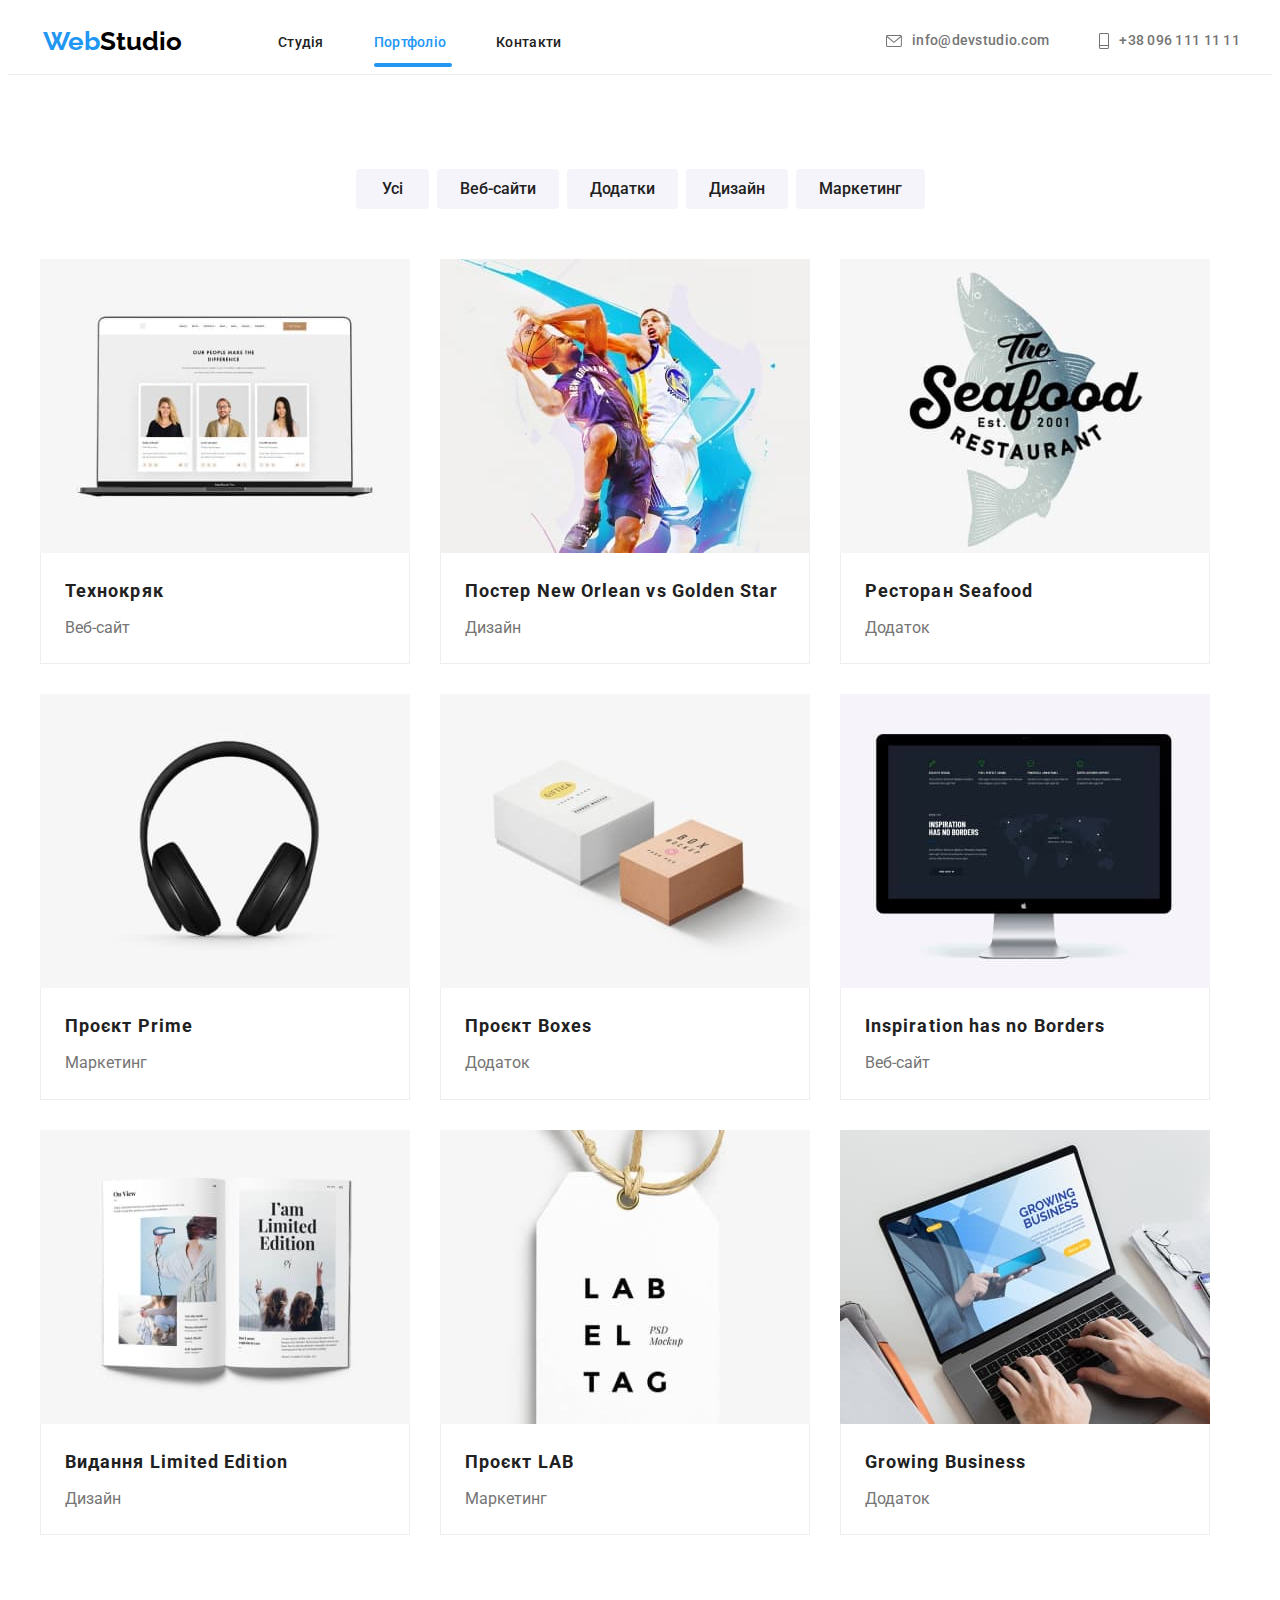
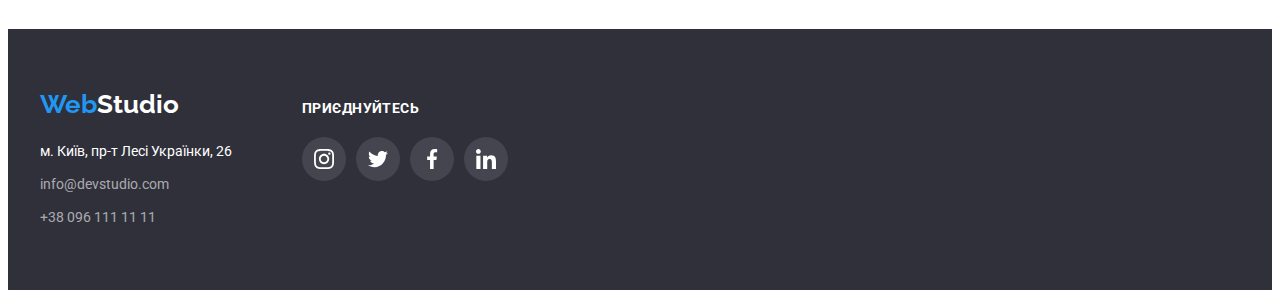
==== portfolio.html @ 42950007 "start-hw-07" ====
<!DOCTYPE html>
<html lang="uk">
  <head>
    <meta charset="UTF-8" />
    <meta http-equiv="X-UA-Compatible" content="IE=edge" />
    <meta name="viewport" content="width=device-width, initial-scale=1.0" />
    <title>WebStudio</title>
    <link rel="preconnect" href="https://fonts.googleapis.com" />
    <link rel="preconnect" href="https://fonts.gstatic.com" crossorigin />
    <link
      href="https://fonts.googleapis.com/css2?family=Raleway:wght@700&family=Roboto:wght@400;500;700;900&display=swap"
      rel="stylesheet"
    />
    <link
      rel="stylesheet"
      href="https://cdnjs.cloudflare.com/ajax/libs/modern-normalize/1.1.0/modern-normalize.min.css"
      integrity="sha512-wpPYUAdjBVSE4KJnH1VR1HeZfpl1ub8YT/NKx4PuQ5NmX2tKuGu6U/JRp5y+Y8XG2tV+wKQpNHVUX03MfMFn9Q=="
      crossorigin="anonymous"
      referrerpolicy="no-referrer"
    />
    <link rel="stylesheet" href="./css/styles.css" />
    <link rel="stylesheet" href="./sass/main.scss">
  </head>
  <body>
    <header class="page-header">
      <div class="parent-heder container">
        <nav class="main-nav">
          <a href="/" class="logo link"
            ><span class="web">Web</span><span class="studio">Studio</span></a
          >
          <ul class="site-nav list">
            <li class="item"><a href="./index.html" class="link">Студія</a></li>
            <li class="item"><a href="" class="link current portfolio">Портфоліо</a></li>
            <li class="item"><a href="" class="link">Контакти</a></li>
          </ul>
        </nav>
        <ul class="contacts-list list">
          <li class="item">
            <a href="mailto:info@devstudio.com" class="header-email link">
              <svg class="header-email-icon" width="16" height="12">
                <use href="./images/symbol-defs.svg#icon-envelope"></use></svg
              >info@devstudio.com</a
            >
          </li>
          <li class="item">
            <a href="tel:+380961111111" class="header-tel link">
              <svg class="header-email-icon" width="10" height="16">
                <use href="./images/symbol-defs.svg#icon-tel"></use></svg
              >+38 096 111 11 11</a
            >
          </li>
        </ul>
      </div>
    </header>
    <main>
      <section class="work">
        <div class="container">
          <h1 class="visually-hidden">Наші роботи</h1>
          <ul class="work-btn-list list">
            <li class="item">
              <button type="button" class="button secondary">Усі</button>
            </li>
            <li class="item">
              <button type="button" class="button secondary">Веб-сайти</button>
            </li>
            <li class="item">
              <button type="button" class="button secondary">Додатки</button>
            </li>
            <li class="item">
              <button type="button" class="button secondary">Дизайн</button>
            </li>
            <li class="item">
              <button type="button" class="button secondary">Маркетинг</button>
            </li>
          </ul>
          <ul class="work-list list">
            <li class="item">
              <a href="" class="work-link">
                <div class="work-top-wrap">
                  <img class="work-img" src="./images/techno.jpg" alt="" width="370" />
                  <p class="work-top-text">
                    Ресурс пропонує комплексні пропозиції з різним рівнем функціоналу та сервісів.
                    Все це дозволить відвідувачу отримати вичерпні відомості про компанію чи
                    приватну особу.
                  </p>
                </div>

                <div class="work-card">
                  <h2 class="work-title">Технокряк</h2>
                  <p class="work-text">Веб-сайт</p>
                </div>
              </a>
            </li>
            <li class="item">
              <a href="" class="work-link">
                <div class="work-top-wrap">
                  <img class="work-img" src="./images/new-orlean.jpg" alt="" width="370" />
                  <p class="work-top-text">
                    Ресурс пропонує комплексні пропозиції з різним рівнем функціоналу та сервісів.
                    Все це дозволить відвідувачу отримати вичерпні відомості про компанію чи
                    приватну особу.
                  </p>
                </div>
                <div class="work-card">
                  <h2 class="work-title">
                    Постер <span lang="en">New Orlean vs Golden Star</span>
                  </h2>
                  <p class="work-text">Дизайн</p>
                </div>
              </a>
            </li>
            <li class="item">
              <a href="" class="work-link">
                <div class="work-top-wrap">
                  <img class="work-img" src="./images/seafood.jpg" alt="" width="370" />
                  <p class="work-top-text">
                    Ресурс пропонує комплексні пропозиції з різним рівнем функціоналу та сервісів.
                    Все це дозволить відвідувачу отримати вичерпні відомості про компанію чи
                    приватну особу.
                  </p>
                </div>
                <div class="work-card">
                  <h2 class="work-title">Ресторан <span leng="en">Seafood</span></h2>
                  <p class="work-text">Додаток</p>
                </div>
              </a>
            </li>
            <li class="item">
              <a href="" class="work-link">
                <div class="work-top-wrap">
                  <img class="work-img" src="./images/prime.jpg" alt="" width="370" />
                  <p class="work-top-text">
                    Ресурс пропонує комплексні пропозиції з різним рівнем функціоналу та сервісів.
                    Все це дозволить відвідувачу отримати вичерпні відомості про компанію чи
                    приватну особу.
                  </p>
                </div>
                <div class="work-card">
                  <h2 class="work-title">Проєкт <span leng="en">Prime</span></h2>
                  <p class="work-text">Маркетинг</p>
                </div>
              </a>
            </li>
            <li class="item">
              <a href="" class="work-link">
                <div class="work-top-wrap">
                  <img class="work-img" src="./images/img-boxes.jpg" alt="" width="370" />
                  <p class="work-top-text">
                    Ресурс пропонує комплексні пропозиції з різним рівнем функціоналу та сервісів.
                    Все це дозволить відвідувачу отримати вичерпні відомості про компанію чи
                    приватну особу.
                  </p>
                </div>
                <div class="work-card">
                  <h2 class="work-title">Проєкт <span leng="en">Boxes</span></h2>
                  <p class="work-text">Додаток</p>
                </div>
              </a>
            </li>
            <li class="item">
              <a href="" class="work-link">
                <div class="work-top-wrap">
                  <img class="work-img" src="./images/inspiration.jpg" alt="" width="370" />
                  <p class="work-top-text">
                    Ресурс пропонує комплексні пропозиції з різним рівнем функціоналу та сервісів.
                    Все це дозволить відвідувачу отримати вичерпні відомості про компанію чи
                    приватну особу.
                  </p>
                </div>
                <div class="work-card">
                  <h2 class="work-title" leng="en">Inspiration has no Borders</h2>
                  <p class="work-text">Веб-сайт</p>
                </div>
              </a>
            </li>
            <li class="item">
              <a href="" class="work-link">
                <div class="work-top-wrap">
                  <img class="work-img" src="./images/limited-edition.jpg" alt="" width="370" />
                  <p class="work-top-text">
                    Ресурс пропонує комплексні пропозиції з різним рівнем функціоналу та сервісів.
                    Все це дозволить відвідувачу отримати вичерпні відомості про компанію чи
                    приватну особу.
                  </p>
                </div>
                <div class="work-card">
                  <h2 class="work-title">Видання <span leng="en">Limited Edition</span></h2>
                  <p class="work-text">Дизайн</p>
                </div>
              </a>
            </li>
            <li class="item">
              <a href="" class="work-link">
                <div class="work-top-wrap">
                  <img class="work-img" src="./images/lab.jpg" alt="" width="370" />
                  <p class="work-top-text">
                    Ресурс пропонує комплексні пропозиції з різним рівнем функціоналу та сервісів.
                    Все це дозволить відвідувачу отримати вичерпні відомості про компанію чи
                    приватну особу.
                  </p>
                </div>
                <div class="work-card">
                  <h2 class="work-title">Проєкт <span leng="en">LAB</span></h2>
                  <p class="work-text">Маркетинг</p>
                </div>
              </a>
            </li>
            <li class="item">
              <a href="" class="work-link">
                <div class="work-top-wrap">
                  <img class="work-img" src="./images/growing-business.jpg" alt="" width="370" />
                  <p class="work-top-text">
                    Ресурс пропонує комплексні пропозиції з різним рівнем функціоналу та сервісів.
                    Все це дозволить відвідувачу отримати вичерпні відомості про компанію чи
                    приватну особу.
                  </p>
                </div>
                <div class="work-card">
                  <h2 class="work-title" leng="en">Growing Business</h2>
                  <p class="work-text">Додаток</p>
                </div>
              </a>
            </li>
          </ul>
        </div>
      </section>
    </main>
    <footer class="footer">
      <div class="container">
        <div>
          <a href="/" class="logo address"
            ><span class="web">Web</span><span class="studio footer">Studio</span></a
          >
          <address>
            <ul class="address-list list">
              <li class="item">
                <a
                  href="https://goo.gl/maps/J423q69N4XWxt7sN8 "
                  target="_blank"
                  rel="noopener noreferrer nofollow"
                  class="link"
                >
                  м. Київ, пр-т Лесі Українки, 26</a
                >
              </li>
              <li class="item">
                <a href="mailto:info@devstudio.com" class="footer-mail">info@devstudio.com</a>
              </li>
              <li>
                <a href="tel:+380961111111" class="footer-tel">+38 096 111 11 11</a>
              </li>
            </ul>
          </address>
        </div>
        <div class="footer-soc">
          <h2 class="footer-soc-title">Приєднуйтесь</h2>
          <ul class="footer-soc-list list">
            <li class="footer-soc-item">
              <a href="" class="footer-soc-link link">
                <svg width="20" height="20">
                  <use
                    href="./images/symbol-defs.svg#icon-instagram"
                    class="footer-soc-icon"
                  ></use></svg
              ></a>
            </li>
            <li class="footer-soc-item">
              <a href="" class="footer-soc-link link">
                <svg class="footer-soc-icon" width="20" height="20">
                  <use href="./images/symbol-defs.svg#icon-twitter"></use></svg
              ></a>
            </li>
            <li class="footer-soc-item">
              <a href="" class="footer-soc-link link">
                <svg class="footer-soc-icon" width="20" height="20">
                  <use href="./images/symbol-defs.svg#icon-facebook"></use></svg
              ></a>
            </li>
            <li class="footer-soc-item">
              <a href="" class="footer-soc-link link">
                <svg class="footer-soc-icon" width="20" height="20">
                  <use href="./images/symbol-defs.svg#icon-linkedin"></use></svg
              ></a>
            </li>
          </ul>
        </div>
      </div>
    </footer>
  </body>
</html>
---- css/styles.css ----
/* колір основного тексту: #212121 */
/* вторинний колір: #757575 */
/* акцент: #2196F3 */
/* колір фону білий: #FFFFFF */
/* колір фону вторинний #F5F4FA */
/* колір фону футер: #2F303A */
/* колір лого studio: #000000 */

:root {
  --primary-text-color: #212121;
  --title-text-color: #757575;
  --secondary-text-color: #ffffff;
  --accent-color: #2196f3;
  --primary-white-color: #ffffff;
  --primary-bg-color: #ffffff;
  --secondary-bg-color: #f5f4fa;
  --color-btn-primery: #2196f3;
  --color-logo-stodio: #000000;
  --trans: 250ms cubic-bezier(0.4, 0, 0.2, 1);
}

p,
h1,
h2,
h3,
h4,
h5,
h6 {
  margin: 0;
}

ul,
ol {
  margin: 0;
  padding-left: 0;
  list-style: none;
}

/*button {
  color: var(--primary-text-color);
  background-color: var(--secondary-bg-color);
  display: inline-block;
  border: 1px solid transparent;
  border-radius: 4px;
  min-width: 73px;
  text-align: center;
  font-family: inherit;
  cursor: pointer;
}*/

address {
  font-style: normal;
}

a {
  color: currentColor;
  text-decoration: none;
}
section {
  text-align: center;
  /*padding-top: 94px;
  padding-bottom: 94px;*/
}

body {
  background-color: var(--primary-bg-color);
  color: var(--primary-text-color);

  font-family: 'Roboto', sans-serif;
}

.list {
  padding: 0;
  margin: 0;
  list-style: none;
}
.link {
  text-decoration: none;
}

.visually-hidden {
  position: absolute;
  white-space: nowrap;
  width: 1px;
  height: 1px;
  overflow: hidden;
  border: 0;
  padding: 0;
  clip: rect(0 0 0 0);
  clip-path: inset(50%);
  margin: -1px;
}
.container {
  width: 1200px;
  padding-left: 15px;
  padding-right: 15px;
  margin: 0 auto;
}

/*              header            */
.page-header {
  border-bottom: 1px solid #ececec;
  text-align: center;
}
.parent-heder {
  display: flex;
}

/* Logo */
.logo {
  color: var(--primary-text-color);
  font-family: 'Raleway', sans-serif;
  font-weight: 700;
  font-size: 26px;
  line-height: 1.19;
  min-width: 145px;
  outline: transparent;
}
.web {
  color: var(--accent-color);
  outline: transparent;
}
.studio {
  color: var(--color-logo-stodio);
  outline: transparent;
}
.studio.footer {
  color: var(--primary-white-color);
}

.logo.address {
  display: block;
  margin-bottom: 20px;
}

/*    Main-nav     */
.main-nav {
  display: flex;
  align-items: center;
}

/* Site nav  */
.site-nav {
  display: flex;
  margin-left: 93px;
}

.site-nav .link {
  padding-top: 25px;
  padding-bottom: 25px;
  color: var(--primary-text-color);
  font-weight: 500;
  font-size: 14px;
  line-height: 1.14;
  letter-spacing: 0.02em;
  transition: color var(--trans);
}
.site-nav .item + .item {
  margin-left: 50px;
}
/*.site-nav .item:not(:last-child) {
  margin-right: 50px;
}*/
.site-nav .link:hover,
.site-nav .link:focus {
  color: var(--accent-color);
  outline: transparent;
}

.site-nav .link.current {
  color: var(--accent-color);
}
.site-nav .link.current::before {
  content: '';
  min-width: 48px;
  height: 4px;
  border-radius: 2px;
  position: absolute;
  top: 63px;
  background-color: var(--accent-color);
}
.site-nav .link.current.portfolio::before {
  content: '';
  min-width: 78px;
  height: 4px;
  border-radius: 2px;
  position: absolute;
  top: 63px;
  background-color: var(--accent-color);
}
/*         Contacts          */
.contacts-list {
  display: flex;
  margin-left: auto;
}
.contacts-list .item + .item {
  margin-left: 50px;
}
.contacts-list .link {
  display: flex;
  margin-left: auto;
  padding-top: 25px;
  padding-bottom: 25px;
  font-weight: 500;
  font-size: 14px;
  line-height: 1.14;
  letter-spacing: 0.02em;
  align-items: center;
  justify-content: center;
  color: var(--title-text-color);
  transition: color var(--trans);
}
.contacts-list .link:hover,
.contacts-list .link:focus {
  color: var(--accent-color);
  outline: transparent;
}

.header-email {
  gap: 10px;
}

.header-email-icon {
  align-items: center;
  justify-content: center;
  fill: currentColor;
}

.header-tel {
  gap: 10px;
}

.header-tel-icon {
  align-items: center;
  justify-content: center;
  fill: currentColor;
}

/* Герой */
.hero {
  padding-top: 200px;
  padding-bottom: 200px;

  background-color: #2f303a;
}

.hero-title {
  color: var(--primary-white-color);
  margin-bottom: 30px;
  margin-top: 0;
  font-weight: 900;
  font-size: 44px;
  line-height: 1.36;
  letter-spacing: 0.06em;
  text-transform: uppercase;
}

.button.hero {
  color: var(--secondary-text-color);
  background-color: var(--color-btn-primery);
  padding: 10px 32px;
  font-weight: 700;
  font-size: 16px;
  line-height: 1.88;
  letter-spacing: 0.06em;
  display: inline-block;
  border: 1px solid transparent;
  border-radius: 4px;
  min-width: 73px;
  text-align: center;
  font-family: inherit;
  cursor: pointer;
  box-shadow: 0px 4px 4px rgba(0, 0, 0, 0.15);
  transition: background-color var(--trans), color var(--trans);
}

.button.hero:hover,
.button.hero:focus {
  color: var(--primary-text-color);
  background-color: var(--title-text-color);
  outline: transparent;
}

/* Button */
.button.secondary {
  padding: 6px 22px;
  font-weight: 500;
  font-size: 16px;
  line-height: 1.63;
  border: transparent;
  display: inline-block;
  border: 1px solid transparent;
  border-radius: 4px;
  min-width: 73px;
  text-align: center;
  font-family: inherit;
  cursor: pointer;
  color: var(--primary-text-color);
  background-color: var(--secondary-bg-color);
  transition: background-color var(--trans), color var(--trans), box-shadow var(--trans);
}

.button.secondary:hover,
.button.secondary:focus {
  color: var(--primary-white-color);
  background-color: var(--color-btn-primery);
  box-shadow: 0px 3px 1px rgba(0, 0, 0, 0.1), 0px 1px 2px rgba(0, 0, 0, 0.08),
    0px 2px 2px rgba(0, 0, 0, 0.12);
  outline: transparent;
}
/*            Overlay       */

.overlay {
  height: 600px;
  max-width: 1600px;
  margin-left: auto;
  margin-right: auto;
  background-image: linear-gradient(rgba(47, 48, 58, 0.4), rgba(47, 48, 58, 0.4)),
    url(../images/img-hero.jpg);
  background-repeat: no-repeat;
  background-position: center;
  background-size: cover;
  background-color: #c4c4c4;
}

/* Section */
.section-title {
  margin-bottom: 50px;
  font-weight: 700;
  font-size: 36px;
  line-height: 1.17;
  letter-spacing: 0.03em;
}

/* Переваги */
.feature {
  padding-top: 94px;
  padding-bottom: 94px;
  text-align: center;
}

.feature-list {
  display: flex;
}
.feature-list .item + .item {
  margin-left: 30px;
}

.feature-icon-item {
  height: 120px;
  border-radius: 4px;
  margin-bottom: 30px;
  gap: 30px;
  display: flex;
  align-items: center;
  justify-content: center;

  background-color: #f5f4fa;
}
.feature-icon-img {
  align-items: center;
  justify-content: center;
}

.feature-list .title {
  margin-bottom: 10px;
  font-weight: 700;
  font-size: 14px;
  line-height: 1.14;
  letter-spacing: 0.03em;
  text-transform: uppercase;

  color: var(--primary-text-color);
}

.feature-list .item {
  width: 270px;
  text-align: left;
}

.feature-list .text {
  font-size: 14px;
  line-height: 1.7;
  letter-spacing: 0.03em;
  color: var(--title-text-color);
}

/*          Job             */
.job {
  padding-top: 0;
  padding-bottom: 94px;
}
.job-list .item + .item {
  margin-left: 30px;
}
.job-list {
  display: flex;
}
.job-list .item.one::before {
  content: 'Десктопні додатки';
  position: absolute;
  width: 370px;
  height: 70px;
  padding-top: 27px;
  top: 1422px;
  text-transform: uppercase;

  color: var(--primary-white-color);
  background-color: rgba(47, 48, 58, 0.8);
}
.job-list .item.two::before {
  content: 'Мобільні додатки';
  position: absolute;
  width: 370px;
  height: 70px;
  padding-top: 27px;
  top: 1422px;
  text-transform: uppercase;

  color: var(--primary-white-color);
  background-color: rgba(47, 48, 58, 0.8);
}
.job-list .item.three::before {
  content: 'Дизайнерські рішення';
  position: absolute;
  width: 370px;
  height: 70px;
  padding-top: 27px;
  top: 1422px;
  text-transform: uppercase;

  color: var(--primary-white-color);
  background-color: rgba(47, 48, 58, 0.8);
}

/* Команда */
.team {
  padding-top: 94px;
  padding-bottom: 94px;
  background-color: #f5f4fa;
}

.team-list {
  display: flex;
}
.team-list .item + .item {
  margin-left: 30px;
}

.team-list .title {
  color: var(--primary-text-color);

  font-weight: 500;
  font-size: 16px;
  line-height: 1.19;
}

.team-list .text {
  color: var(--title-text-color);
  margin-bottom: 16px;
  line-height: 1.19;
}

.team .title {
  margin-bottom: 10px;
}

.team .item {
  background-color: #ffffff;
  box-shadow: 0px 2px 1px rgba(0, 0, 0, 0.2), 0px 1px 1px rgba(0, 0, 0, 0.14),
    0px 1px 3px rgba(0, 0, 0, 0.12);
}
.team-img {
  padding-top: 30px;
  padding-bottom: 30px;
}

.team-soc-list {
  display: flex;
  align-items: center;
  justify-content: center;
  gap: 10px;
}

.team-soc-item {
  width: 44px;
  height: 44px;
}
.team-soc-link {
  width: 100%;
  height: 100%;
  display: flex;
  align-items: center;
  justify-content: center;
  border-radius: 50%;
  transition: background-color var(--trans);
  fill: #afb1b8;
}
.team-soc-icon {
  transition: fill var(--trans);
}

.team-soc-link:hover,
.team-soc-link:focus {
  background-color: var(--accent-color);
  outline: none;
}
.team-soc-link:hover .team-soc-icon,
.team-soc-link:focus .team-soc-icon {
  fill: var(--primary-white-color);
}

/*    Customers */
.customers {
  padding-top: 94px;
  padding-bottom: 94px;
}

.customers-list {
  display: flex;
  gap: 30px;
}

.customers-item {
  width: calc((100% - 150px) / 6);
  height: 90px;
}
.customers-link {
  width: 100%;
  height: 100%;
  border: 1px solid #afb1b8;
  border-radius: 4px;
  display: flex;
  align-items: center;
  justify-content: center;
  fill: #afb1b8;
  transition: border-color var(--trans);
}

.customers-soc-icon {
  transition: fill var(--trans);
}

.customers-link:hover,
.customers-link:focus {
  border-color: var(--accent-color);
  outline: none;
}
.customers-link:hover .customers-soc-icon,
.customers-link:focus .customers-soc-icon {
  fill: var(--accent-color);
}

/* Наші роботи */
.work {
  padding-top: 94px;
  padding-bottom: 94px;
}

.work-btn-list {
  display: flex;
  flex-wrap: wrap;
  justify-content: center;
  margin-bottom: 50px;
}
.work-btn-list .item + .item {
  margin-left: 8px;
}

.work-title {
  margin-bottom: 4px;
}

.work-list {
  display: flex;
  flex-wrap: wrap;
  gap: 30px;
}

.work-list .item:nth-child(3n) {
  margin-right: 0;
}
.work-list .item:nth-last-child(-n + 3) {
  margin-bottom: 0;
}

.work-link {
  display: block;
  text-decoration: none;
  transition: box-shadow var(--trans);
}

.work-top-wrap {
  position: relative;
  transition: box-shadow var(--trans);
  overflow: hidden;
}

.work-link:hover,
.work-link:focus {
  box-shadow: 1px 4px 6px rgba(0, 0, 0, 0.16), 0px 4px 4px rgba(0, 0, 0, 0.06),
    0px 1px 1px rgba(0, 0, 0, 0.12);
  outline: transparent;
}
.work-link:hover .work-top-text,
.work-link:focus .work-top-text {
  transform: translateY(0);
  transition: transform var(--trans);
}

.work-img {
  display: block;
}

.work-title {
  color: var(--primary-text-color);
  margin-bottom: 4px;
  font-weight: 700;
  font-size: 18px;
  line-height: 2;
  letter-spacing: 0.06em;
}

.work-text {
  color: var(--title-text-color);

  line-height: 1.9;
}

.work-top-text {
  position: absolute;
  top: 0;
  padding: 63px 24px;
  text-align: left;
  font-weight: 400;
  font-size: 18px;
  line-height: 1.56;
  background-color: rgba(33, 150, 243, 0.9);
  color: var(--primary-white-color);
  transform: translateY(100%);
  transition: var(--trans), color var(--trans), background-color var(--trans);
  overflow: auto;
}

.work-card {
  padding: 20px 24px;
  border-left: 1px solid #eeeeee;
  border-bottom: 1px solid #eeeeee;
  border-right: 1px solid #eeeeee;
  text-align: left;
  margin-top: 0;
}
/*               Footer            */

.footer {
  padding-top: 60px;
  padding-bottom: 60px;
  background-color: #2f303a;
}

.footer-contact {
  text-align-last: left;
}
.address-list .link {
  color: var(--primary-white-color);
  font-size: 14px;
  line-height: 1.71;
  font-style: normal;
}

.address-list .item {
  margin-bottom: 9px;
}

.footer .link {
  transition: background-color var(--trans), color var(--trans);
}

.footer .link:hover,
.footer .link:focus {
  color: var(--accent-color);
  outline: transparent;
}
.addres-list.footer-tel {
  margin-bottom: 0;
}

.footer-mail,
.footer-tel {
  font-size: 14px;
  line-height: 1.71;
  font-style: normal;
  text-decoration: none;
  color: rgba(255, 255, 255, 0.6);
  transition: color var(--trans);
}

.footer-mail:hover,
.footer-mail:focus {
  color: var(--accent-color);
  outline: transparent;
}
.footer-tel:hover,
.footer-tel:focus {
  color: var(--accent-color);
  outline: transparent;
}

.footer > .container {
  display: flex;
  align-items: baseline;
}

.footer-soc-title {
  margin-bottom: 20px;
  font-weight: 700;
  font-size: 14px;
  line-height: 1.14;
  letter-spacing: 0.03em;
  text-transform: uppercase;
  color: var(--primary-white-color);
}

.footer-soc-list {
  display: flex;
  gap: 10px;
}

.footer-soc-item {
  width: 44px;
  height: 44px;
}
.footer-soc-link {
  display: flex;
  width: 100%;
  height: 100%;
  align-items: center;
  justify-content: center;
  background-color: rgba(255, 255, 255, 0.1);
  border-radius: 50%;
  fill: #ffffff;
}

.footer-soc-icon {
  align-items: center;
  justify-content: center;
  transition: fill var(--trans);
}

.footer-soc-link:hover,
.footer-soc-link:focus {
  background-color: var(--accent-color);
  outline: none;
}

.footer-soc {
  margin-left: 70px;
}

.footer-soc-link:hover .footer-soc-icon,
.footer-soc-link:focus .footer-soc-icon {
  fill: var(--primary-white-color);
}
/*      Модальне вікно      */

.backdrop {
  width: 100%;
  height: 100%;
  background-color: rgba(0, 0, 0, 0.2);
  position: fixed;
  top: 0;
  transition: opacity var(--trans), visibility var(--trans);
}

.modal {
  width: 528px;
  height: 581px;
  background-color: #ffffff;
  position: absolute;
  border-radius: 4px;
  padding: 40px;
  top: 50%;
  left: 50%;
  transform: translate(-50%, -50%) scale(1) rotate(0);
  transition: transform var(--trans), border-radius var(--trans);
}
.backdrop.is-hidden .modal {
  transform: translate(-50%, -50%) scale(0) rotate(-360deg);
  border-radius: 70%;
}

.backdrop.is-hidden {
  opacity: 0;
  visibility: hidden;
  pointer-events: none;
}
.modal-title {
  font-weight: 700;
  font-size: 20px;
  line-height: 1.15;
  text-align: center;
  letter-spacing: 0.03em;
  margin-bottom: 30px;
}
.input-wrap {
  position: relative;
}
.modal-field {
  margin-bottom: 10px;
}
.modal-input {
  width: 100%;
  height: 40px;
  border: 1px solid rgba(33, 33, 33, 0.2);
  border-radius: 4px;

  font-weight: 400;
  font-size: 12px;
  padding-left: 35px;
  color: #757575;
  outline: transparent;
  transition: border-color var(--trans);
}

.modal-close {
  width: 30px;
  height: 30px;
  background-color: transparent;
  border: 1px solid rgba(0, 0, 0, 0.1);
  border-radius: 50%;
  position: absolute;
  right: 8px;
  top: 8px;
  display: flex;
  align-items: center;
  justify-content: center;
  cursor: pointer;
  transition: border-color var(--trans);
}
.modal-close-icon {
  transition: fill var(--trans);
}

.modal-text {
  width: 100%;
  height: 120px;
  padding: 12px 16px;
  resize: none;
}
.input-label {
  display: block;
  margin-bottom: 4px;
  font-weight: 400;
  font-size: 12px;
  letter-spacing: 0.01em;
  color: var(--title-text-color);
}
.input-checkbox {
  display: flex;
  align-items: center;
  justify-content: center;
  margin-bottom: 30px;
  border-color: none;
}
.modal-text {
  width: 100%;
  height: 120px;
  border: 1px solid rgba(33, 33, 33, 0.2);
  border-radius: 4px;
  padding: 12px 16px;
  resize: none;
}
.check-text {
  display: flex;
  align-items: center;
  font-weight: 400;
  font-size: 14px;
  margin-left: 9px;
  line-height: 1.71;
  letter-spacing: 0.03em;

  color: var(--title-text-color);
}

.check-text span {
  width: 16px;
  height: 15px;
  border: 2px solid var(--title-text-color);
  border-radius: 4px;
  margin-right: 9px;
  display: flex;
  align-items: center;
  justify-content: center;
  fill: transparent;
  transition: var(--trans), drop-shadow(0px 4px 4px rgba(0, 0, 0, 0.25));
}
.input-checkbox:checked + .check-text span {
  background-color: var(--accent-color);
  border-color: transparent;
  fill: var(--primary-white-color);
}

.input-checkbox:focus + .check-text span {
  background-color: var(--accent-color);
  fill: var(--primary-white-color);
}

/*.check-text::before {
  content: '';
  width: 16px;
  height: 15px;
  border: 2px solid var(--title-text-color);
  margin-right: 9px;
}
.input-checkbox:checked + .check-text::before {
  background-color: var(--accent-color);
  border-color: transparent;
  background-image: url(../images/check-mark.svg);
  background-repeat: no-repeat;
}*/

.modal-close:hover {
  border-color: var(--accent-color);
}
.modal-close:hover .modal-close-icon {
  fill: var(--accent-color);
}
.modal-close:focus {
  border-color: var(--accent-color);
}
.modal-close:focus .modal-close-icon {
  fill: var(--accent-color);
}
.modal-input:focus,
.input-label:focus {
  border-color: var(--accent-color);
}
.modal-text:focus {
  border-color: var(--accent-color);
}

.modal-input:focus + .modal-input-icon {
  fill: var(--accent-color);
}

.modal-input:not(:focus):not(:placeholder-shown):valid {
  background-color: rgba(0, 128, 0, 0.373);
}

.modal-input:not(:focus):not(:placeholder-shown):invalid {
  background-color: rgba(128, 32, 0, 0.373);
}
.modal-input-icon {
  position: absolute;
  left: 12px;
  top: 50%;
  transform: translateY(-50%);
  transition: fill var(--trans);
}

.modal-input::placeholder,
.modal-text::placeholder {
  font-weight: 400;
  font-size: 12px;
}
/*.modal-field .checkbox {
  margin-bottom: 30px;
}*/

.modal-button {
  cursor: pointer;
  min-width: 200px;
  min-height: 50px;
  position: absolute;
  color: var(--primary-white-color);
  background-color: var(--color-btn-primery);
  bottom: 0;
  left: 50%;
  transform: translate(-50%, -50%);
  border-radius: 4px;
  transition: box-shadow var(--trans);
  border-color: transparent;
}

.modal-button:hover,
.modal-button:focus {
  box-shadow: 0px 4px 4px rgba(0, 0, 0, 0.15);
  outline: transparent;
}
.modal-link {
  text-decoration: underline;
  padding-left: 8px;
  color: var(--accent-color);
}
/*        ONLINE            */
.online {
  margin-left: 93px;
}

.online-title {
  font-weight: 700;
  font-size: 14px;
  line-height: 1.14;
  letter-spacing: 0.03em;
  text-transform: uppercase;
  padding-bottom: 20px;
  color: var(--primary-white-color);
}
.online-form {
  display: flex;
  margin-left: auto;
}
.online-input {
  min-width: 358px;
  height: 50px;
  border: 1px solid rgba(255, 255, 255, 0.3);
  transform: var(--trans);
  border-radius: 4px;

  color: rgba(255, 255, 255, 0.6);
  background-color: transparent;
}
.online-btn {
  display: flex;
  align-items: center;
  justify-content: center;
  cursor: pointer;
  min-width: 200px;
  min-height: 50px;
  margin-left: 12px;
  font-weight: 700;
  line-height: 1.88;
  letter-spacing: 0.06em;
  color: var(--primary-white-color);
  background-color: var(--color-btn-primery);
  border-radius: 4px;
  transition: var(--trans);
  border-color: transparent;
  outline: transparent;
}
.online-btn-icon {
  margin-left: 10px;
  align-items: center;
  /*padding-left: 10px;
  padding-top: 13px;*/
  fill: var(--primary-white-color);
}
.online-btn:hover,
.online-btn:focus {
  box-shadow: 0px 4px 4px rgba(0, 0, 0, 0.15);
}
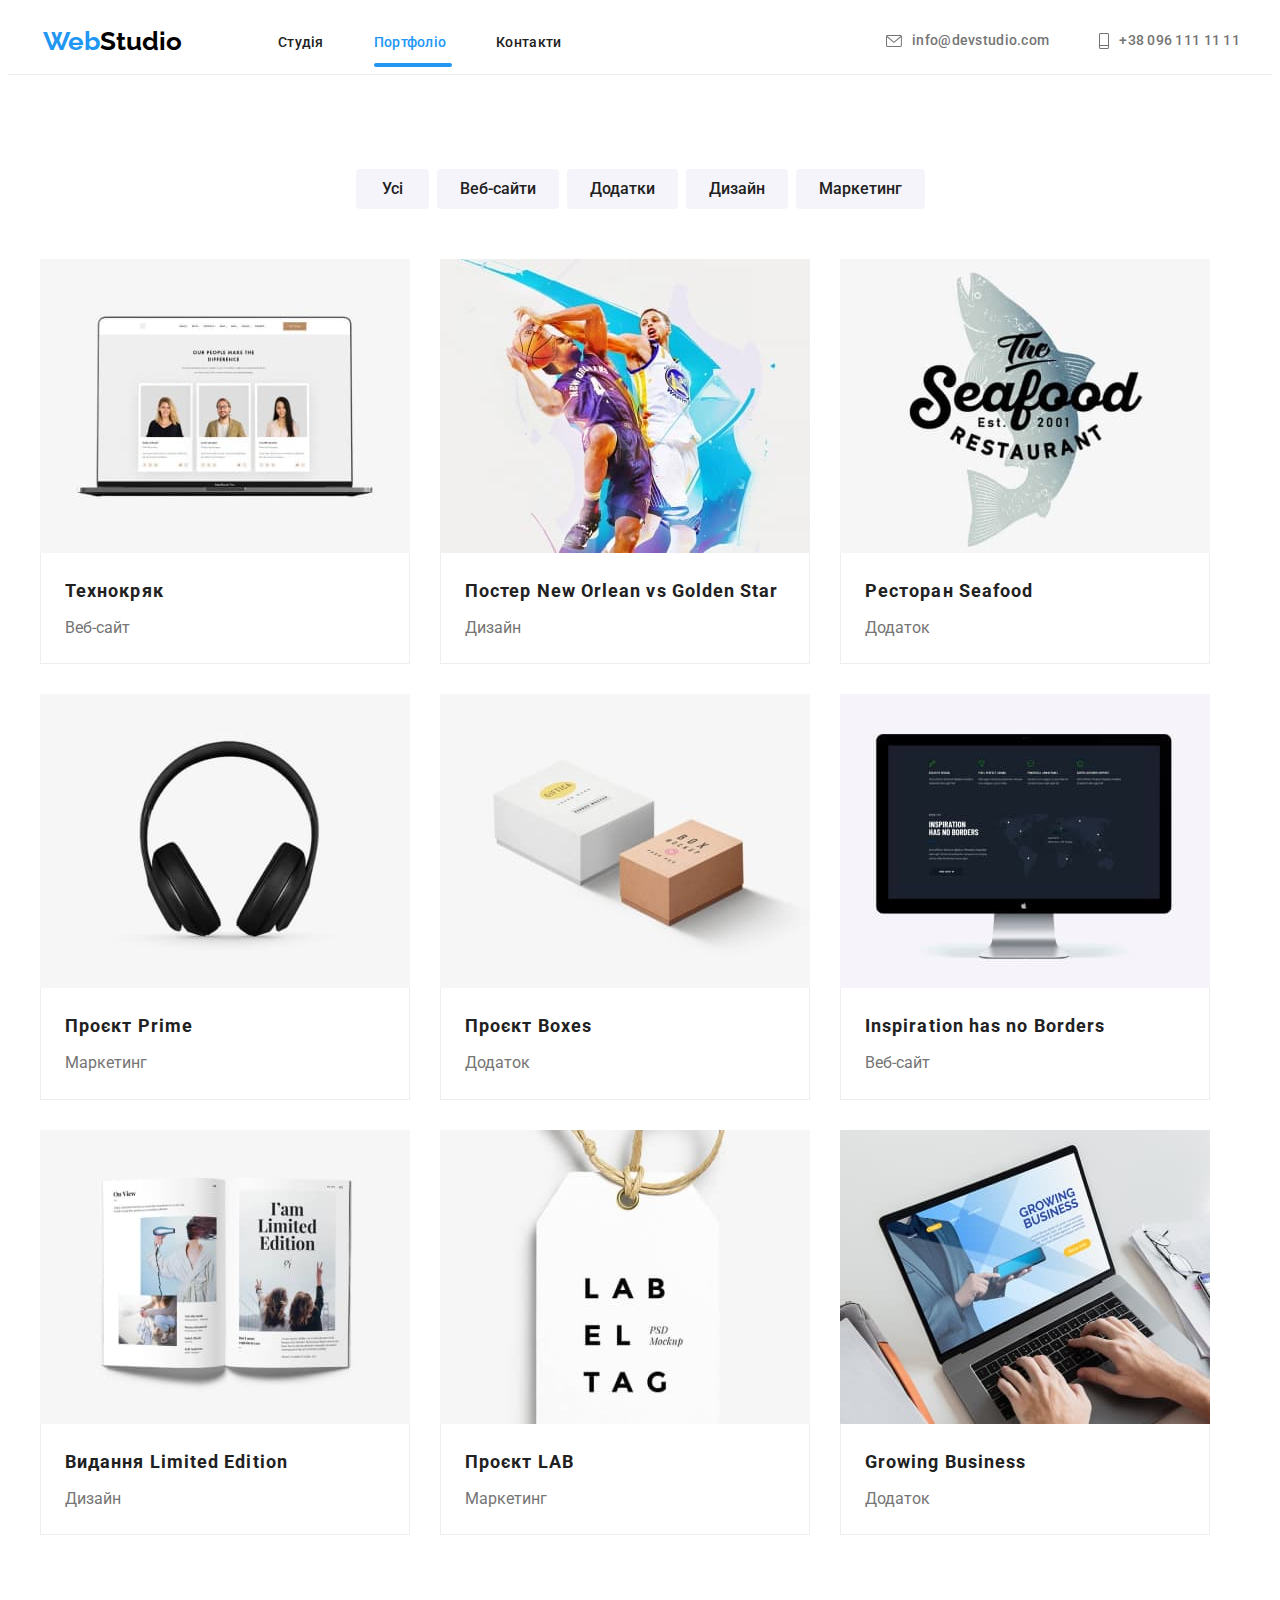
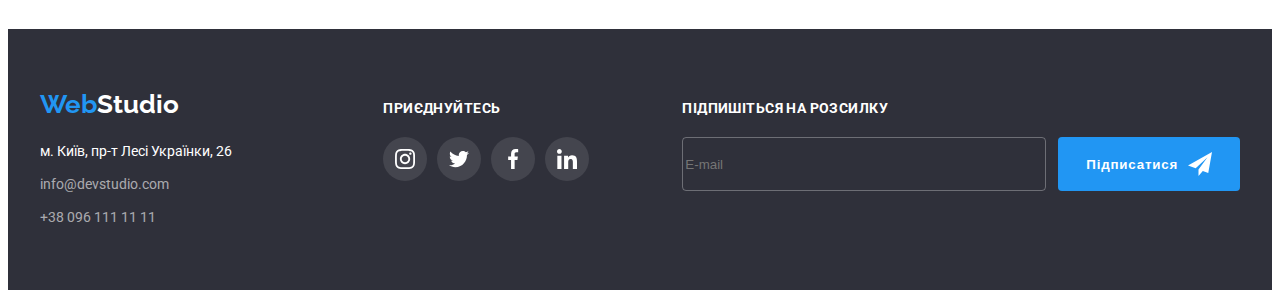
==== commit afdf6e77: "start-main-scss-hw-07" ====
--- a/portfolio.html
+++ b/portfolio.html
@@ -19,7 +19,7 @@
       referrerpolicy="no-referrer"
     />
     <link rel="stylesheet" href="./css/styles.css" />
-    <link rel="stylesheet" href="./sass/main.scss">
+    <link rel="stylesheet" href="./css/main.min.css"/>
   </head>
   <body>
     <header class="page-header">
@@ -120,7 +120,7 @@
                   </p>
                 </div>
                 <div class="work-card">
-                  <h2 class="work-title">Ресторан <span leng="en">Seafood</span></h2>
+                  <h2 class="work-title">Ресторан <span lang="en">Seafood</span></h2>
                   <p class="work-text">Додаток</p>
                 </div>
               </a>
@@ -136,7 +136,7 @@
                   </p>
                 </div>
                 <div class="work-card">
-                  <h2 class="work-title">Проєкт <span leng="en">Prime</span></h2>
+                  <h2 class="work-title">Проєкт <span lang="en">Prime</span></h2>
                   <p class="work-text">Маркетинг</p>
                 </div>
               </a>
@@ -152,7 +152,7 @@
                   </p>
                 </div>
                 <div class="work-card">
-                  <h2 class="work-title">Проєкт <span leng="en">Boxes</span></h2>
+                  <h2 class="work-title">Проєкт <span lang="en">Boxes</span></h2>
                   <p class="work-text">Додаток</p>
                 </div>
               </a>
@@ -168,7 +168,7 @@
                   </p>
                 </div>
                 <div class="work-card">
-                  <h2 class="work-title" leng="en">Inspiration has no Borders</h2>
+                  <h2 class="work-title" lang="en">Inspiration has no Borders</h2>
                   <p class="work-text">Веб-сайт</p>
                 </div>
               </a>
@@ -184,7 +184,7 @@
                   </p>
                 </div>
                 <div class="work-card">
-                  <h2 class="work-title">Видання <span leng="en">Limited Edition</span></h2>
+                  <h2 class="work-title">Видання <span lang="en">Limited Edition</span></h2>
                   <p class="work-text">Дизайн</p>
                 </div>
               </a>
@@ -200,7 +200,7 @@
                   </p>
                 </div>
                 <div class="work-card">
-                  <h2 class="work-title">Проєкт <span leng="en">LAB</span></h2>
+                  <h2 class="work-title">Проєкт <span lang="en">LAB</span></h2>
                   <p class="work-text">Маркетинг</p>
                 </div>
               </a>
@@ -216,7 +216,7 @@
                   </p>
                 </div>
                 <div class="work-card">
-                  <h2 class="work-title" leng="en">Growing Business</h2>
+                  <h2 class="work-title" lang="en">Growing Business</h2>
                   <p class="work-text">Додаток</p>
                 </div>
               </a>
@@ -284,6 +284,17 @@
             </li>
           </ul>
         </div>
+        <div class="online">
+          <p class="online-title">Підпишіться на розсилку</p>
+          <form class="online-form">
+            <input type="text" placeholder="E-mail" class="online-input" name="online-name" />
+            <button type="submit" class="online-btn">
+              Підписатися<svg class="online-btn-icon" width="24" height="24">
+                <use href="./images/symbol-defs.svg#icon-send"></use>
+              </svg>
+            </button>
+          </form>
+        </div>
       </div>
     </footer>
   </body>
--- a/css/styles.css
+++ b/css/styles.css
@@ -754,7 +754,7 @@
 }
 
 .footer-soc {
-  margin-left: 70px;
+  margin-left: auto;
 }
 
 .footer-soc-link:hover .footer-soc-icon,
@@ -774,7 +774,7 @@
 
 .modal {
   width: 528px;
-  height: 581px;
+  min-height: 581px;
   background-color: #ffffff;
   position: absolute;
   border-radius: 4px;
@@ -800,7 +800,7 @@
   line-height: 1.15;
   text-align: center;
   letter-spacing: 0.03em;
-  margin-bottom: 30px;
+  margin-bottom: 12px;
 }
 .input-wrap {
   position: relative;
@@ -808,6 +808,7 @@
 .modal-field {
   margin-bottom: 10px;
 }
+
 .modal-input {
   width: 100%;
   height: 40px;
@@ -839,6 +840,7 @@
 }
 .modal-close-icon {
   transition: fill var(--trans);
+  
 }
 
 .modal-text {
@@ -846,6 +848,10 @@
   height: 120px;
   padding: 12px 16px;
   resize: none;
+}
+.modal-input:focus,
+.input-label:focus {
+  border-color: var(--accent-color);
 }
 .input-label {
   display: block;
@@ -855,12 +861,15 @@
   letter-spacing: 0.01em;
   color: var(--title-text-color);
 }
+.modal-input:focus + .modal-input-icon {
+  fill: var(--accent-color);
+}
 .input-checkbox {
   display: flex;
   align-items: center;
   justify-content: center;
   margin-bottom: 30px;
-  border-color: none;
+  
 }
 .modal-text {
   width: 100%;
@@ -873,6 +882,8 @@
 .check-text {
   display: flex;
   align-items: center;
+  position: relative;
+  margin-bottom: 30px;
   font-weight: 400;
   font-size: 14px;
   margin-left: 9px;
@@ -892,18 +903,15 @@
   align-items: center;
   justify-content: center;
   fill: transparent;
-  transition: var(--trans), drop-shadow(0px 4px 4px rgba(0, 0, 0, 0.25));
+  transition: var(--trans);
 }
 .input-checkbox:checked + .check-text span {
   background-color: var(--accent-color);
   border-color: transparent;
   fill: var(--primary-white-color);
-}
-
-.input-checkbox:focus + .check-text span {
-  background-color: var(--accent-color);
-  fill: var(--primary-white-color);
-}
+  
+}
+
 
 /*.check-text::before {
   content: '';
@@ -927,29 +935,25 @@
 }
 .modal-close:focus {
   border-color: var(--accent-color);
+  outline: transparent;
+  
 }
 .modal-close:focus .modal-close-icon {
   fill: var(--accent-color);
 }
-.modal-input:focus,
-.input-label:focus {
-  border-color: var(--accent-color);
-}
+
 .modal-text:focus {
   border-color: var(--accent-color);
 }
 
-.modal-input:focus + .modal-input-icon {
-  fill: var(--accent-color);
-}
-
-.modal-input:not(:focus):not(:placeholder-shown):valid {
+
+
+/* .modal-input:not(:focus):not(:placeholder-shown):valid {
   background-color: rgba(0, 128, 0, 0.373);
 }
-
 .modal-input:not(:focus):not(:placeholder-shown):invalid {
   background-color: rgba(128, 32, 0, 0.373);
-}
+} */
 .modal-input-icon {
   position: absolute;
   left: 12px;
@@ -968,18 +972,20 @@
 }*/
 
 .modal-button {
+  display: block;
+  margin-left: auto;
+  margin-right: auto;
   cursor: pointer;
-  min-width: 200px;
-  min-height: 50px;
-  position: absolute;
+  padding-top: 10px;
+  padding-right: 52px;
+  padding-bottom: 10px;
+  padding-left: 52px;
   color: var(--primary-white-color);
   background-color: var(--color-btn-primery);
-  bottom: 0;
-  left: 50%;
-  transform: translate(-50%, -50%);
   border-radius: 4px;
   transition: box-shadow var(--trans);
   border-color: transparent;
+
 }
 
 .modal-button:hover,
@@ -1003,7 +1009,7 @@
   line-height: 1.14;
   letter-spacing: 0.03em;
   text-transform: uppercase;
-  padding-bottom: 20px;
+  margin-bottom: 20px;
   color: var(--primary-white-color);
 }
 .online-form {
@@ -1025,9 +1031,11 @@
   align-items: center;
   justify-content: center;
   cursor: pointer;
-  min-width: 200px;
-  min-height: 50px;
   margin-left: 12px;
+  padding-top: 10px;
+  padding-right: 28px;
+  padding-bottom: 10px;
+  padding-left: 28px;
   font-weight: 700;
   line-height: 1.88;
   letter-spacing: 0.06em;
@@ -1036,6 +1044,7 @@
   border-radius: 4px;
   transition: var(--trans);
   border-color: transparent;
+  border:none;
   outline: transparent;
 }
 .online-btn-icon {
@@ -1050,4 +1059,3 @@
   box-shadow: 0px 4px 4px rgba(0, 0, 0, 0.15);
 }
 
-
--- a/css/main.min.css
+++ b/css/main.min.css
@@ -0,0 +1 @@
+/*# sourceMappingURL=main.min.css.map */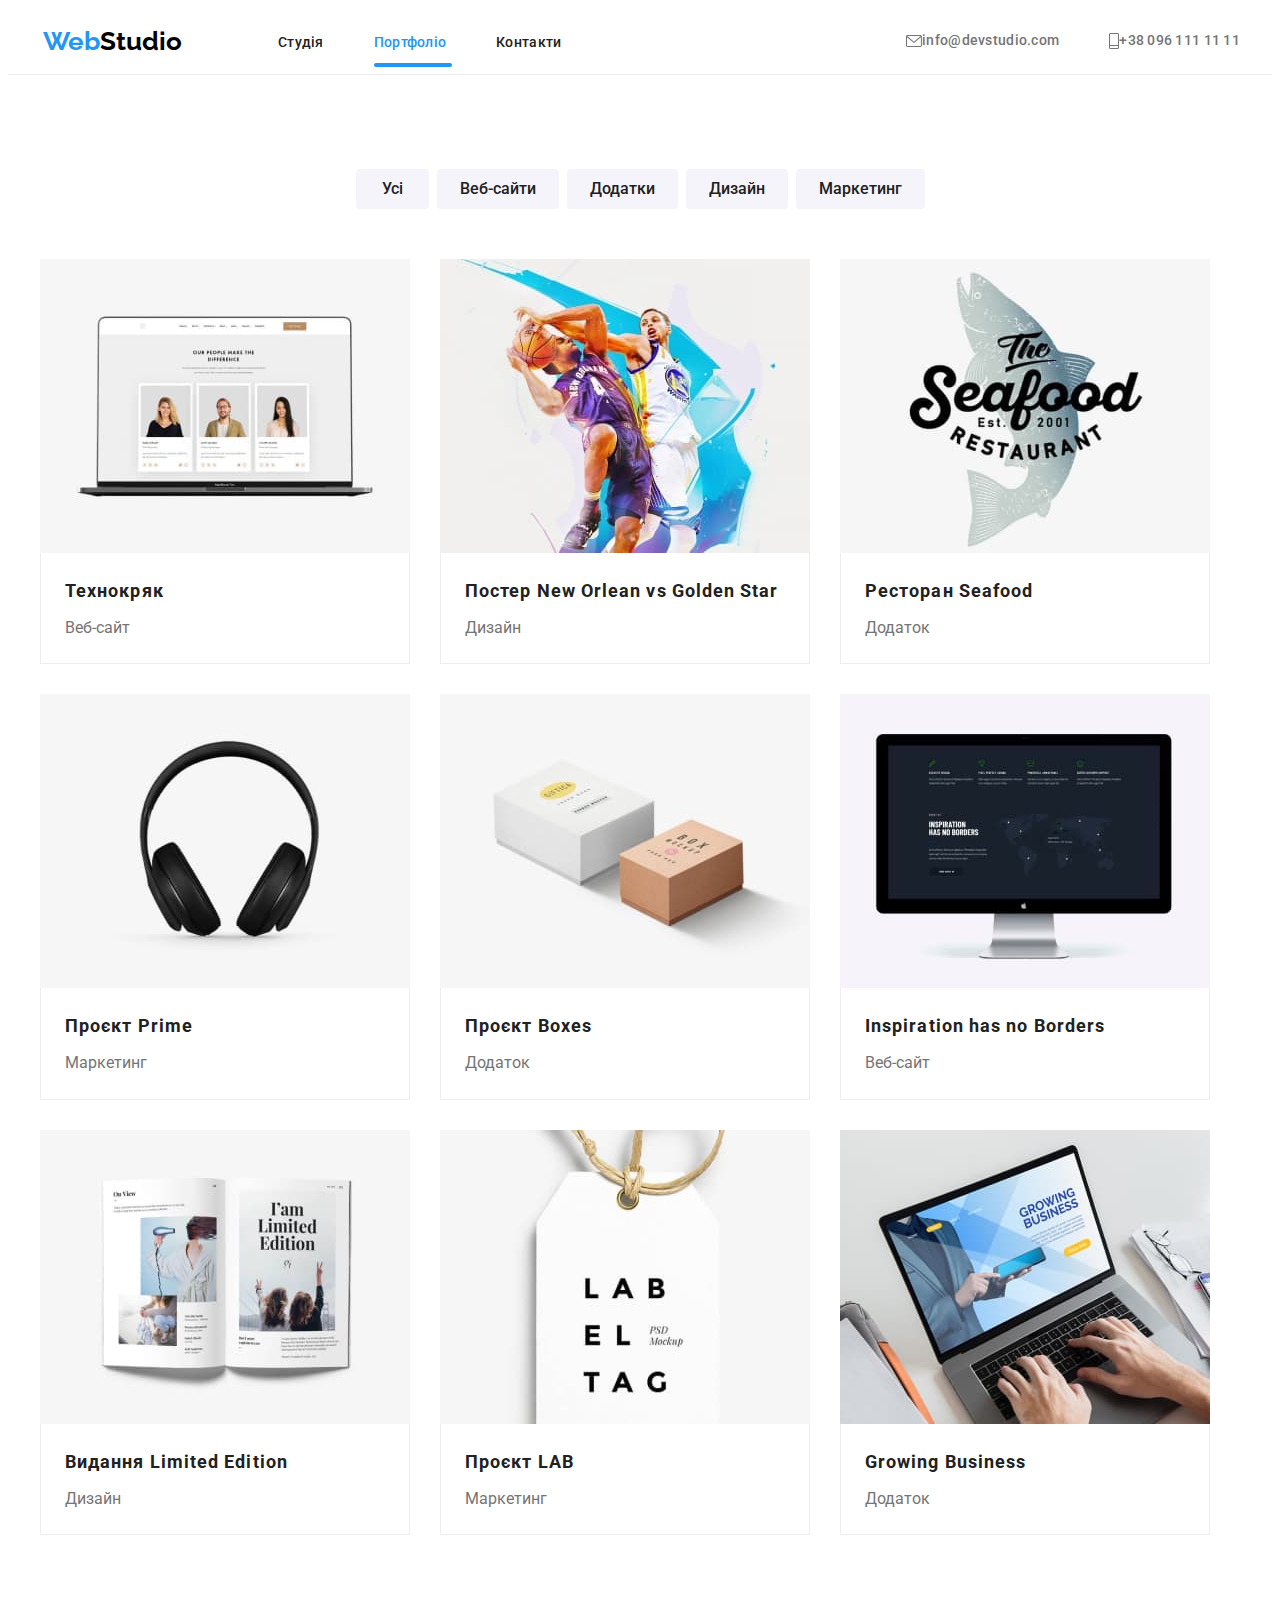
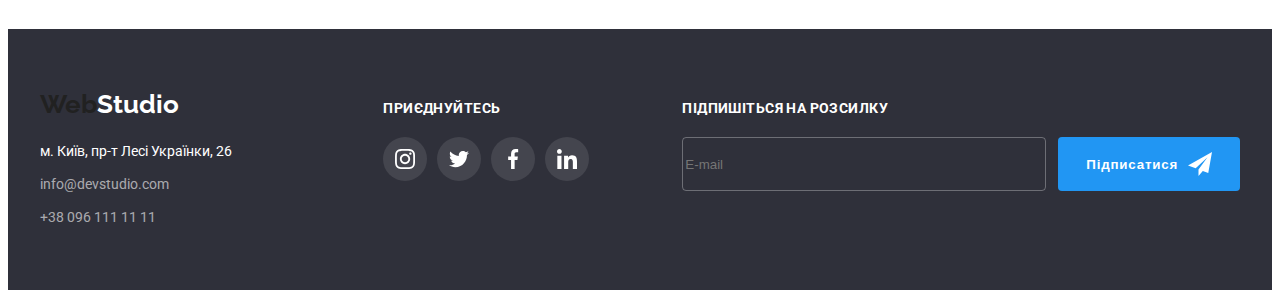
==== commit d0732ea6: "finish-bem-hw-07" ====
--- a/portfolio.html
+++ b/portfolio.html
@@ -18,33 +18,33 @@
       crossorigin="anonymous"
       referrerpolicy="no-referrer"
     />
-    <link rel="stylesheet" href="./css/styles.css" />
+    <!--<link rel="stylesheet" href="./css/styles.css" />-->
     <link rel="stylesheet" href="./css/main.min.css"/>
   </head>
   <body>
-    <header class="page-header">
-      <div class="parent-heder container">
-        <nav class="main-nav">
+    <header class="header">
+      <div class="container header__container ">
+        <nav class="navigation header__navigation">
           <a href="/" class="logo link"
-            ><span class="web">Web</span><span class="studio">Studio</span></a
+            ><span class="logo__web">Web</span><span class="logo__studio">Studio</span></a
           >
-          <ul class="site-nav list">
+          <ul class="menu menu__list list">
             <li class="item"><a href="./index.html" class="link">Студія</a></li>
             <li class="item"><a href="" class="link current portfolio">Портфоліо</a></li>
             <li class="item"><a href="" class="link">Контакти</a></li>
           </ul>
         </nav>
-        <ul class="contacts-list list">
+        <ul class="contacts contacts__list list">
           <li class="item">
-            <a href="mailto:info@devstudio.com" class="header-email link">
-              <svg class="header-email-icon" width="16" height="12">
+            <a href="mailto:info@devstudio.com" class="contacts-email link">
+              <svg class="contacts-email-icon" width="16" height="12">
                 <use href="./images/symbol-defs.svg#icon-envelope"></use></svg
               >info@devstudio.com</a
             >
           </li>
           <li class="item">
-            <a href="tel:+380961111111" class="header-tel link">
-              <svg class="header-email-icon" width="10" height="16">
+            <a href="tel:+380961111111" class="contacts-tel link">
+              <svg class="contacts-tel-icon" width="10" height="16">
                 <use href="./images/symbol-defs.svg#icon-tel"></use></svg
               >+38 096 111 11 11</a
             >
--- a/css/main.min.css
+++ b/css/main.min.css
@@ -1 +1 @@
-/*# sourceMappingURL=main.min.css.map */+:root{--primary-text-color: #212121;--title-text-color: #757575;--secondary-text-color: #ffffff;--accent-color: #2196f3;--primary-white-color: #ffffff;--primary-bg-color: #ffffff;--secondary-bg-color: #f5f4fa;--color-btn-primery: #2196f3;--color-logo-stodio: #000000;--trans: 250ms cubic-bezier(0.4, 0, 0.2, 1)}.visually-hidden{position:absolute;white-space:nowrap;width:1px;height:1px;overflow:hidden;border:0;padding:0;clip:rect(0 0 0 0);-webkit-clip-path:inset(50%);clip-path:inset(50%);margin:-1px}body{background-color:var(--primary-bg-color);color:var(--primary-text-color);font-family:"Roboto",sans-serif}.list{padding:0;margin:0;list-style:none}.link{text-decoration:none}p,h1,h2,h3,h4,h5,h6{margin:0}ul,ol{margin:0;padding-left:0;list-style:none}address{font-style:normal}a{color:currentColor;text-decoration:none}section{text-align:center}.container{width:1200px;padding-left:15px;padding-right:15px;margin:0 auto}.section-title{margin-bottom:50px;font-weight:700;font-size:36px;line-height:1.17;letter-spacing:.03em}.button.secondary{padding:6px 22px;font-weight:500;font-size:16px;line-height:1.63;border:rgba(0,0,0,0);display:inline-block;border:1px solid rgba(0,0,0,0);border-radius:4px;min-width:73px;text-align:center;font-family:inherit;cursor:pointer;color:var(--primary-text-color);background-color:var(--secondary-bg-color);transition:background-color var(--trans),color var(--trans),box-shadow var(--trans)}.button.secondary:hover,.button.secondary:focus{color:var(--primary-white-color);background-color:var(--color-btn-primery);box-shadow:0px 3px 1px rgba(0,0,0,.1),0px 1px 2px rgba(0,0,0,.08),0px 2px 2px rgba(0,0,0,.12);outline:rgba(0,0,0,0)}.backdrop{width:100%;height:100%;background-color:rgba(0,0,0,.2);position:fixed;top:0;transition:opacity var(--trans),visibility var(--trans)}.modal{width:528px;min-height:581px;background-color:#fff;position:absolute;border-radius:4px;padding:40px;top:50%;left:50%;transform:translate(-50%, -50%) scale(1) rotate(0);transition:transform var(--trans),border-radius var(--trans)}.backdrop.is-hidden{opacity:0;visibility:hidden;pointer-events:none}.backdrop.is-hidden .modal{transform:translate(-50%, -50%) scale(0) rotate(-360deg);border-radius:70%}.modal-title{font-weight:700;font-size:20px;line-height:1.15;text-align:center;letter-spacing:.03em;margin-bottom:12px}.input-wrap{position:relative}.modal-field{margin-bottom:10px}.modal-field-text{margin-bottom:30px;margin-left:9px}.modal-field-comment{margin-bottom:20px}.modal-input{width:100%;height:40px;border:1px solid rgba(33,33,33,.2);border-radius:4px;font-weight:400;font-size:12px;padding-left:35px;color:#757575;outline:rgba(0,0,0,0);transition:border-color var(--trans)}.modal-input:focus{border-color:var(--accent-color)}.modal-input:focus+.modal-input-icon{fill:var(--accent-color)}.modal-input::-moz-placeholder{font-weight:400;font-size:12px}.modal-input:-ms-input-placeholder{font-weight:400;font-size:12px}.modal-input::placeholder{font-weight:400;font-size:12px}.modal-close{width:30px;height:30px;background-color:rgba(0,0,0,0);border:1px solid rgba(0,0,0,.1);border-radius:50%;position:absolute;right:8px;top:8px;display:flex;align-items:center;justify-content:center;cursor:pointer;transition:border-color var(--trans)}.modal-close:hover{border-color:var(--accent-color)}.modal-close:focus{border-color:var(--accent-color);outline:rgba(0,0,0,0)}.modal-close-icon{transition:fill var(--trans)}.modal-close:hover .modal-close-icon{fill:var(--accent-color)}.modal-close:focus .modal-close-icon{fill:var(--accent-color)}.modal-text{width:100%;height:120px;padding:12px 16px;resize:none}.input-label{display:block;margin-bottom:4px;font-weight:400;font-size:12px;letter-spacing:.01em;color:var(--title-text-color)}.input-label:focus{border-color:var(--accent-color)}.input-checkbox{display:flex;align-items:center;justify-content:center;margin-bottom:30px}.modal-text{width:100%;height:120px;border:1px solid rgba(33,33,33,.2);border-radius:4px;padding:12px 16px;resize:none}.modal-text:focus{border-color:var(--accent-color)}.modal-text::-moz-placeholder{font-weight:400;font-size:12px}.modal-text:-ms-input-placeholder{font-weight:400;font-size:12px}.modal-text::placeholder{font-weight:400;font-size:12px}.check-text{display:flex;align-items:center;position:relative;font-weight:400;font-size:14px;line-height:1.71;letter-spacing:.03em;color:var(--title-text-color)}.check-text span{width:16px;height:15px;border:2px solid var(--title-text-color);border-radius:4px;margin-right:9px;display:flex;align-items:center;justify-content:center;fill:rgba(0,0,0,0);transition:var(--trans)}.input-checkbox:checked+.check-text{background-color:var(--accent-color);border-color:rgba(0,0,0,0);fill:var(--primary-white-color)}.modal-input-icon{position:absolute;left:12px;top:50%;transform:translateY(-50%);transition:fill var(--trans)}.modal-button{display:block;margin-left:auto;margin-right:auto;cursor:pointer;padding-top:10px;padding-right:52px;padding-bottom:10px;padding-left:52px;color:var(--primary-white-color);background-color:var(--color-btn-primery);border-radius:4px;transition:box-shadow var(--trans);border-color:rgba(0,0,0,0)}.modal-button:hover,.modal-button:focus{box-shadow:0px 4px 4px rgba(0,0,0,.15);outline:rgba(0,0,0,0)}.modal-link{text-decoration:underline;padding-left:8px;color:var(--accent-color)}.header{border-bottom:1px solid #ececec;text-align:center}.header__container{display:flex}.header__navigation{display:flex;align-items:center}.logo{font-family:"Raleway",sans-serif;font-weight:700;font-size:26px;line-height:1.19;min-width:145px;outline:rgba(0,0,0,0);color:var(--primary-text-color)}.logo__web{color:var(--accent-color);outline:rgba(0,0,0,0)}.logo__studio{color:var(--color-logo-stodio);outline:rgba(0,0,0,0)}.menu__list{display:flex;margin-left:93px}.menu__list .item+.item{margin-left:50px}.menu__list .link{padding-top:25px;padding-bottom:25px;color:var(--primary-text-color);font-weight:500;font-size:14px;line-height:1.14;letter-spacing:.02em;transition:color var(--trans)}.menu__list .link:hover,.menu__list .link:focus{color:var(--accent-color);outline:rgba(0,0,0,0)}.menu__list .link.current{color:var(--accent-color)}.menu__list .link.current::before{content:"";min-width:48px;height:4px;border-radius:2px;position:absolute;top:63px;background-color:var(--accent-color)}.menu__list .link.current.portfolio::before{content:"";min-width:78px;height:4px;border-radius:2px;position:absolute;top:63px;background-color:var(--accent-color)}.contacts__list{display:flex;margin-left:auto}.contacts__list .item+.item{margin-left:50px;gap:10px}.contacts__list .link{display:flex;margin-left:auto;padding-top:25px;padding-bottom:25px;font-weight:500;font-size:14px;line-height:1.14;letter-spacing:.02em;align-items:center;justify-content:center;color:var(--title-text-color);transition:color var(--trans)}.contacts__list .link:hover,.contacts__list .link:focus{color:var(--accent-color);outline:rgba(0,0,0,0)}.contacts-email-icon{align-items:center;justify-content:center;fill:currentColor}.contacts-tel-icon{align-items:center;justify-content:center;fill:currentColor}.hero{padding-top:200px;padding-bottom:200px;background-color:#2f303a}.hero-title{color:var(--primary-white-color);margin-bottom:30px;margin-top:0;font-weight:900;font-size:44px;line-height:1.36;letter-spacing:.06em;text-transform:uppercase}.button.hero{color:var(--secondary-text-color);background-color:var(--color-btn-primery);padding:10px 32px;font-weight:700;font-size:16px;line-height:1.88;letter-spacing:.06em;display:inline-block;border:1px solid rgba(0,0,0,0);border-radius:4px;min-width:73px;text-align:center;font-family:inherit;box-shadow:0px 4px 4px rgba(0,0,0,.15);transition:background-color var(--trans),color var(--trans)}.button.hero:hover,.button.hero:focus{color:var(--primary-text-color);background-color:var(--title-text-color);outline:rgba(0,0,0,0)}.overlay{height:600px;max-width:1600px;margin-left:auto;margin-right:auto;background-image:linear-gradient(rgba(47, 48, 58, 0.4), rgba(47, 48, 58, 0.4)),url(../images/img-hero.jpg);background-repeat:no-repeat;background-position:center;background-size:cover;background-color:#c4c4c4}.cardlist{padding-top:94px;padding-bottom:94px;text-align:center}.cardlist__list{display:flex}.cardlist__list .item+.item{margin-left:30px}.cardlist__list .title{margin-bottom:10px;font-weight:700;font-size:14px;line-height:1.14;letter-spacing:.03em;text-transform:uppercase;color:var(--primary-text-color)}.cardlist__list .item{width:270px;text-align:left}.cardlist__list .text{font-size:14px;line-height:1.7;letter-spacing:.03em;color:var(--title-text-color)}.cardlist__icon-item{height:120px;border-radius:4px;margin-bottom:30px;gap:30px;display:flex;align-items:center;justify-content:center;background-color:#f5f4fa}.cardlist__icon-img{align-items:center;justify-content:center}.job{padding-top:0;padding-bottom:94px}.job__list{display:flex}.job__list .item+.item{margin-left:30px}.job__list .item.one::before{content:"Десктопні додатки";position:absolute;width:370px;height:70px;padding-top:27px;top:1422px;text-transform:uppercase;color:var(--primary-white-color);background-color:rgba(47,48,58,.8)}.job__list .item.two::before{content:"Мобільні додатки";position:absolute;width:370px;height:70px;padding-top:27px;top:1422px;text-transform:uppercase;color:var(--primary-white-color);background-color:rgba(47,48,58,.8)}.job__list .item.three::before{content:"Дизайнерські рішення";position:absolute;width:370px;height:70px;padding-top:27px;top:1422px;text-transform:uppercase;color:var(--primary-white-color);background-color:rgba(47,48,58,.8)}.team{padding-top:94px;padding-bottom:94px;background-color:#f5f4fa}.team-list{display:flex}.team-list .item+.item{margin-left:30px}.team-list .title{color:var(--primary-text-color);font-weight:500;font-size:16px;line-height:1.19}.team-list .text{color:var(--title-text-color);margin-bottom:16px;line-height:1.19}.team .title{margin-bottom:10px}.team .item{background-color:#fff;box-shadow:0px 2px 1px rgba(0,0,0,.2),0px 1px 1px rgba(0,0,0,.14),0px 1px 3px rgba(0,0,0,.12)}.team-img{padding-top:30px;padding-bottom:30px}.team-soc-list{display:flex;align-items:center;justify-content:center;gap:10px}.team-soc-item{width:44px;height:44px}.team-soc-link{width:100%;height:100%;display:flex;align-items:center;justify-content:center;border-radius:50%;transition:background-color var(--trans);fill:#afb1b8}.team-soc-link:hover,.team-soc-link:focus{background-color:var(--accent-color);outline:none}.team-soc-icon{transition:fill var(--trans)}.team-soc-link:hover .team-soc-icon,.team-soc-link:focus .team-soc-icon{fill:var(--primary-white-color)}.customers{padding-top:94px;padding-bottom:94px}.customers-list{display:flex;gap:30px}.customers-item{width:calc((100% - 150px)/6);height:90px}.customers-link{width:100%;height:100%;border:1px solid #afb1b8;border-radius:4px;display:flex;align-items:center;justify-content:center;fill:#afb1b8;transition:border-color var(--trans)}.customers-link:hover,.customers-link:focus{border-color:var(--accent-color);outline:none}.customers-soc-icon{transition:fill var(--trans)}.customers-link:hover .customers-soc-icon,.customers-link:focus .customers-soc-icon{fill:var(--accent-color)}.work{padding-top:94px;padding-bottom:94px}.work-btn-list{display:flex;flex-wrap:wrap;justify-content:center;margin-bottom:50px}.work-btn-list .item+.item{margin-left:8px}.work-title{margin-bottom:4px}.work-list{display:flex;flex-wrap:wrap;gap:30px}.work-list .item:nth-child(3n){margin-right:0}.work-list .item:nth-last-child(-n+3){margin-bottom:0}.work-link{display:block;text-decoration:none;transition:box-shadow var(--trans)}.work-link:hover,.work-link:focus{box-shadow:1px 4px 6px rgba(0,0,0,.16),0px 4px 4px rgba(0,0,0,.06),0px 1px 1px rgba(0,0,0,.12);outline:rgba(0,0,0,0)}.work-top-wrap{position:relative;transition:box-shadow var(--trans);overflow:hidden}.work-link:hover .work-top-wrap,.work-link:focus .work-top-wrap{transform:translateY(0);transition:transform var(--trans)}.work-img{display:block}.work-title{color:var(--primary-text-color);margin-bottom:4px;font-weight:700;font-size:18px;line-height:2;letter-spacing:.06em}.work-text{color:var(--title-text-color);line-height:1.9}.work-top-text{position:absolute;top:0;padding:63px 24px;text-align:left;font-weight:400;font-size:18px;line-height:1.56;background-color:rgba(33,150,243,.9);color:var(--primary-white-color);transform:translateY(100%);transition:var(--trans),color var(--trans),background-color var(--trans);overflow:auto}.work-card{padding:20px 24px;border-left:1px solid #eee;border-bottom:1px solid #eee;border-right:1px solid #eee;text-align:left;margin-top:0}.footer{padding-top:60px;padding-bottom:60px;background-color:#2f303a}.footer>.container{display:flex;align-items:baseline}.footer-contact{-moz-text-align-last:left;text-align-last:left}.address-list .link{color:var(--primary-white-color);font-size:14px;line-height:1.71;font-style:normal}.address-list .item{margin-bottom:9px}.footer .link{transition:background-color var(--trans),color var(--trans)}.footer .link:hover,.footer .link:focus{color:var(--accent-color);outline:rgba(0,0,0,0)}.addres-list.footer-tel{margin-bottom:0}.footer-mail,.footer-tel{font-size:14px;line-height:1.71;font-style:normal;text-decoration:none;color:rgba(255,255,255,.6);transition:color var(--trans)}.footer-mail:hover,.footer-mail:focus,.footer-tel:hover,.footer-tel:focus{color:var(--accent-color);outline:rgba(0,0,0,0)}.footer-soc-title{margin-bottom:20px;font-weight:700;font-size:14px;line-height:1.14;letter-spacing:.03em;text-transform:uppercase;color:var(--primary-white-color)}.footer-soc-list{display:flex;gap:10px}.footer-soc-item{width:44px;height:44px}.footer-soc{margin-left:auto}.footer-soc-link{display:flex;width:100%;height:100%;align-items:center;justify-content:center;background-color:rgba(255,255,255,.1);border-radius:50%;fill:#fff}.footer-soc-link:hover,.footer-soc-link:focus{background-color:var(--accent-color);outline:none}.footer-soc-icon{align-items:center;justify-content:center;transition:fill var(--trans)}.footer-soc-link:hover .footer-soc-icon,.footer-soc-link:focus .footer-soc-icon{fill:var(--primary-white-color)}.studio.footer{color:var(--primary-white-color)}.logo.address{display:block;margin-bottom:20px}.online{margin-left:93px}.online-title{font-weight:700;font-size:14px;line-height:1.14;letter-spacing:.03em;text-transform:uppercase;margin-bottom:20px;color:var(--primary-white-color)}.online-form{display:flex;margin-left:auto}.online-input{min-width:358px;height:50px;border:1px solid rgba(255,255,255,.3);transform:var(--trans);border-radius:4px;color:rgba(255,255,255,.6);background-color:rgba(0,0,0,0)}.online-btn{display:flex;align-items:center;justify-content:center;cursor:pointer;margin-left:12px;padding-top:10px;padding-right:28px;padding-bottom:10px;padding-left:28px;font-weight:700;line-height:1.88;letter-spacing:.06em;color:var(--primary-white-color);background-color:var(--color-btn-primery);border-radius:4px;transition:var(--trans);border-color:rgba(0,0,0,0);border:none;outline:rgba(0,0,0,0)}.online-btn:hover,.online-btn:focus{box-shadow:0px 4px 4px rgba(0,0,0,.15)}.online-btn-icon{margin-left:10px;align-items:center;fill:var(--primary-white-color)}/*# sourceMappingURL=main.min.css.map */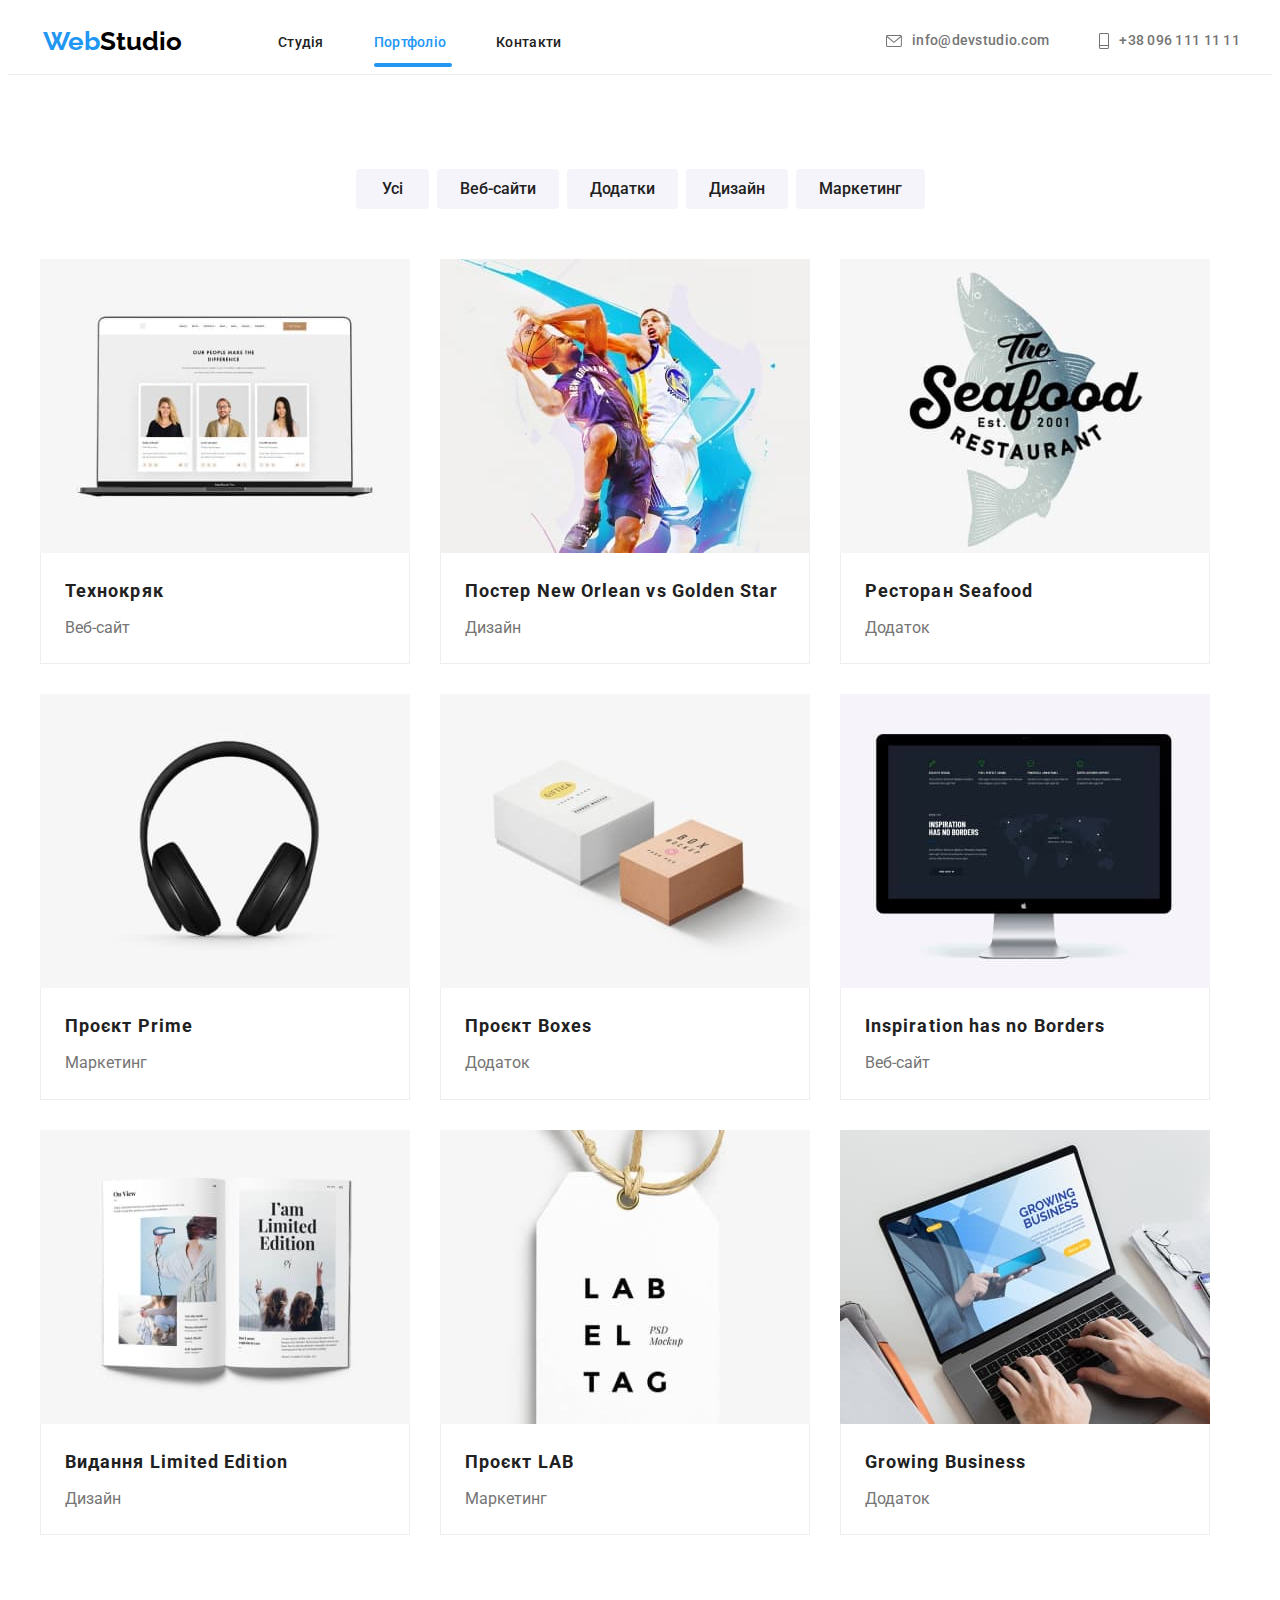
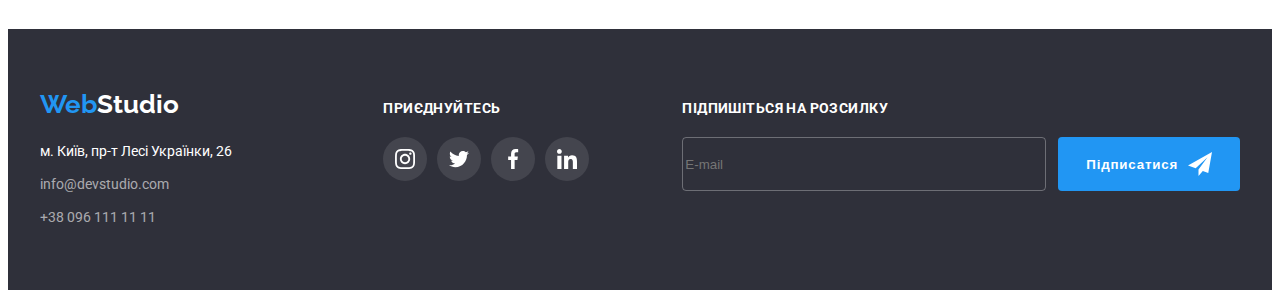
==== commit 017f081c: "finall-hw-07" ====
--- a/portfolio.html
+++ b/portfolio.html
@@ -229,7 +229,7 @@
       <div class="container">
         <div>
           <a href="/" class="logo address"
-            ><span class="web">Web</span><span class="studio footer">Studio</span></a
+            ><span class="logo__web">Web</span><span class="studio footer">Studio</span></a
           >
           <address>
             <ul class="address-list list">
--- a/css/main.min.css
+++ b/css/main.min.css
@@ -1 +1 @@
-:root{--primary-text-color: #212121;--title-text-color: #757575;--secondary-text-color: #ffffff;--accent-color: #2196f3;--primary-white-color: #ffffff;--primary-bg-color: #ffffff;--secondary-bg-color: #f5f4fa;--color-btn-primery: #2196f3;--color-logo-stodio: #000000;--trans: 250ms cubic-bezier(0.4, 0, 0.2, 1)}.visually-hidden{position:absolute;white-space:nowrap;width:1px;height:1px;overflow:hidden;border:0;padding:0;clip:rect(0 0 0 0);-webkit-clip-path:inset(50%);clip-path:inset(50%);margin:-1px}body{background-color:var(--primary-bg-color);color:var(--primary-text-color);font-family:"Roboto",sans-serif}.list{padding:0;margin:0;list-style:none}.link{text-decoration:none}p,h1,h2,h3,h4,h5,h6{margin:0}ul,ol{margin:0;padding-left:0;list-style:none}address{font-style:normal}a{color:currentColor;text-decoration:none}section{text-align:center}.container{width:1200px;padding-left:15px;padding-right:15px;margin:0 auto}.section-title{margin-bottom:50px;font-weight:700;font-size:36px;line-height:1.17;letter-spacing:.03em}.button.secondary{padding:6px 22px;font-weight:500;font-size:16px;line-height:1.63;border:rgba(0,0,0,0);display:inline-block;border:1px solid rgba(0,0,0,0);border-radius:4px;min-width:73px;text-align:center;font-family:inherit;cursor:pointer;color:var(--primary-text-color);background-color:var(--secondary-bg-color);transition:background-color var(--trans),color var(--trans),box-shadow var(--trans)}.button.secondary:hover,.button.secondary:focus{color:var(--primary-white-color);background-color:var(--color-btn-primery);box-shadow:0px 3px 1px rgba(0,0,0,.1),0px 1px 2px rgba(0,0,0,.08),0px 2px 2px rgba(0,0,0,.12);outline:rgba(0,0,0,0)}.backdrop{width:100%;height:100%;background-color:rgba(0,0,0,.2);position:fixed;top:0;transition:opacity var(--trans),visibility var(--trans)}.modal{width:528px;min-height:581px;background-color:#fff;position:absolute;border-radius:4px;padding:40px;top:50%;left:50%;transform:translate(-50%, -50%) scale(1) rotate(0);transition:transform var(--trans),border-radius var(--trans)}.backdrop.is-hidden{opacity:0;visibility:hidden;pointer-events:none}.backdrop.is-hidden .modal{transform:translate(-50%, -50%) scale(0) rotate(-360deg);border-radius:70%}.modal-title{font-weight:700;font-size:20px;line-height:1.15;text-align:center;letter-spacing:.03em;margin-bottom:12px}.input-wrap{position:relative}.modal-field{margin-bottom:10px}.modal-field-text{margin-bottom:30px;margin-left:9px}.modal-field-comment{margin-bottom:20px}.modal-input{width:100%;height:40px;border:1px solid rgba(33,33,33,.2);border-radius:4px;font-weight:400;font-size:12px;padding-left:35px;color:#757575;outline:rgba(0,0,0,0);transition:border-color var(--trans)}.modal-input:focus{border-color:var(--accent-color)}.modal-input:focus+.modal-input-icon{fill:var(--accent-color)}.modal-input::-moz-placeholder{font-weight:400;font-size:12px}.modal-input:-ms-input-placeholder{font-weight:400;font-size:12px}.modal-input::placeholder{font-weight:400;font-size:12px}.modal-close{width:30px;height:30px;background-color:rgba(0,0,0,0);border:1px solid rgba(0,0,0,.1);border-radius:50%;position:absolute;right:8px;top:8px;display:flex;align-items:center;justify-content:center;cursor:pointer;transition:border-color var(--trans)}.modal-close:hover{border-color:var(--accent-color)}.modal-close:focus{border-color:var(--accent-color);outline:rgba(0,0,0,0)}.modal-close-icon{transition:fill var(--trans)}.modal-close:hover .modal-close-icon{fill:var(--accent-color)}.modal-close:focus .modal-close-icon{fill:var(--accent-color)}.modal-text{width:100%;height:120px;padding:12px 16px;resize:none}.input-label{display:block;margin-bottom:4px;font-weight:400;font-size:12px;letter-spacing:.01em;color:var(--title-text-color)}.input-label:focus{border-color:var(--accent-color)}.input-checkbox{display:flex;align-items:center;justify-content:center;margin-bottom:30px}.modal-text{width:100%;height:120px;border:1px solid rgba(33,33,33,.2);border-radius:4px;padding:12px 16px;resize:none}.modal-text:focus{border-color:var(--accent-color)}.modal-text::-moz-placeholder{font-weight:400;font-size:12px}.modal-text:-ms-input-placeholder{font-weight:400;font-size:12px}.modal-text::placeholder{font-weight:400;font-size:12px}.check-text{display:flex;align-items:center;position:relative;font-weight:400;font-size:14px;line-height:1.71;letter-spacing:.03em;color:var(--title-text-color)}.check-text span{width:16px;height:15px;border:2px solid var(--title-text-color);border-radius:4px;margin-right:9px;display:flex;align-items:center;justify-content:center;fill:rgba(0,0,0,0);transition:var(--trans)}.input-checkbox:checked+.check-text{background-color:var(--accent-color);border-color:rgba(0,0,0,0);fill:var(--primary-white-color)}.modal-input-icon{position:absolute;left:12px;top:50%;transform:translateY(-50%);transition:fill var(--trans)}.modal-button{display:block;margin-left:auto;margin-right:auto;cursor:pointer;padding-top:10px;padding-right:52px;padding-bottom:10px;padding-left:52px;color:var(--primary-white-color);background-color:var(--color-btn-primery);border-radius:4px;transition:box-shadow var(--trans);border-color:rgba(0,0,0,0)}.modal-button:hover,.modal-button:focus{box-shadow:0px 4px 4px rgba(0,0,0,.15);outline:rgba(0,0,0,0)}.modal-link{text-decoration:underline;padding-left:8px;color:var(--accent-color)}.header{border-bottom:1px solid #ececec;text-align:center}.header__container{display:flex}.header__navigation{display:flex;align-items:center}.logo{font-family:"Raleway",sans-serif;font-weight:700;font-size:26px;line-height:1.19;min-width:145px;outline:rgba(0,0,0,0);color:var(--primary-text-color)}.logo__web{color:var(--accent-color);outline:rgba(0,0,0,0)}.logo__studio{color:var(--color-logo-stodio);outline:rgba(0,0,0,0)}.menu__list{display:flex;margin-left:93px}.menu__list .item+.item{margin-left:50px}.menu__list .link{padding-top:25px;padding-bottom:25px;color:var(--primary-text-color);font-weight:500;font-size:14px;line-height:1.14;letter-spacing:.02em;transition:color var(--trans)}.menu__list .link:hover,.menu__list .link:focus{color:var(--accent-color);outline:rgba(0,0,0,0)}.menu__list .link.current{color:var(--accent-color)}.menu__list .link.current::before{content:"";min-width:48px;height:4px;border-radius:2px;position:absolute;top:63px;background-color:var(--accent-color)}.menu__list .link.current.portfolio::before{content:"";min-width:78px;height:4px;border-radius:2px;position:absolute;top:63px;background-color:var(--accent-color)}.contacts__list{display:flex;margin-left:auto}.contacts__list .item+.item{margin-left:50px;gap:10px}.contacts__list .link{display:flex;margin-left:auto;padding-top:25px;padding-bottom:25px;font-weight:500;font-size:14px;line-height:1.14;letter-spacing:.02em;align-items:center;justify-content:center;color:var(--title-text-color);transition:color var(--trans)}.contacts__list .link:hover,.contacts__list .link:focus{color:var(--accent-color);outline:rgba(0,0,0,0)}.contacts-email-icon{align-items:center;justify-content:center;fill:currentColor}.contacts-tel-icon{align-items:center;justify-content:center;fill:currentColor}.hero{padding-top:200px;padding-bottom:200px;background-color:#2f303a}.hero-title{color:var(--primary-white-color);margin-bottom:30px;margin-top:0;font-weight:900;font-size:44px;line-height:1.36;letter-spacing:.06em;text-transform:uppercase}.button.hero{color:var(--secondary-text-color);background-color:var(--color-btn-primery);padding:10px 32px;font-weight:700;font-size:16px;line-height:1.88;letter-spacing:.06em;display:inline-block;border:1px solid rgba(0,0,0,0);border-radius:4px;min-width:73px;text-align:center;font-family:inherit;box-shadow:0px 4px 4px rgba(0,0,0,.15);transition:background-color var(--trans),color var(--trans)}.button.hero:hover,.button.hero:focus{color:var(--primary-text-color);background-color:var(--title-text-color);outline:rgba(0,0,0,0)}.overlay{height:600px;max-width:1600px;margin-left:auto;margin-right:auto;background-image:linear-gradient(rgba(47, 48, 58, 0.4), rgba(47, 48, 58, 0.4)),url(../images/img-hero.jpg);background-repeat:no-repeat;background-position:center;background-size:cover;background-color:#c4c4c4}.cardlist{padding-top:94px;padding-bottom:94px;text-align:center}.cardlist__list{display:flex}.cardlist__list .item+.item{margin-left:30px}.cardlist__list .title{margin-bottom:10px;font-weight:700;font-size:14px;line-height:1.14;letter-spacing:.03em;text-transform:uppercase;color:var(--primary-text-color)}.cardlist__list .item{width:270px;text-align:left}.cardlist__list .text{font-size:14px;line-height:1.7;letter-spacing:.03em;color:var(--title-text-color)}.cardlist__icon-item{height:120px;border-radius:4px;margin-bottom:30px;gap:30px;display:flex;align-items:center;justify-content:center;background-color:#f5f4fa}.cardlist__icon-img{align-items:center;justify-content:center}.job{padding-top:0;padding-bottom:94px}.job__list{display:flex}.job__list .item+.item{margin-left:30px}.job__list .item.one::before{content:"Десктопні додатки";position:absolute;width:370px;height:70px;padding-top:27px;top:1422px;text-transform:uppercase;color:var(--primary-white-color);background-color:rgba(47,48,58,.8)}.job__list .item.two::before{content:"Мобільні додатки";position:absolute;width:370px;height:70px;padding-top:27px;top:1422px;text-transform:uppercase;color:var(--primary-white-color);background-color:rgba(47,48,58,.8)}.job__list .item.three::before{content:"Дизайнерські рішення";position:absolute;width:370px;height:70px;padding-top:27px;top:1422px;text-transform:uppercase;color:var(--primary-white-color);background-color:rgba(47,48,58,.8)}.team{padding-top:94px;padding-bottom:94px;background-color:#f5f4fa}.team-list{display:flex}.team-list .item+.item{margin-left:30px}.team-list .title{color:var(--primary-text-color);font-weight:500;font-size:16px;line-height:1.19}.team-list .text{color:var(--title-text-color);margin-bottom:16px;line-height:1.19}.team .title{margin-bottom:10px}.team .item{background-color:#fff;box-shadow:0px 2px 1px rgba(0,0,0,.2),0px 1px 1px rgba(0,0,0,.14),0px 1px 3px rgba(0,0,0,.12)}.team-img{padding-top:30px;padding-bottom:30px}.team-soc-list{display:flex;align-items:center;justify-content:center;gap:10px}.team-soc-item{width:44px;height:44px}.team-soc-link{width:100%;height:100%;display:flex;align-items:center;justify-content:center;border-radius:50%;transition:background-color var(--trans);fill:#afb1b8}.team-soc-link:hover,.team-soc-link:focus{background-color:var(--accent-color);outline:none}.team-soc-icon{transition:fill var(--trans)}.team-soc-link:hover .team-soc-icon,.team-soc-link:focus .team-soc-icon{fill:var(--primary-white-color)}.customers{padding-top:94px;padding-bottom:94px}.customers-list{display:flex;gap:30px}.customers-item{width:calc((100% - 150px)/6);height:90px}.customers-link{width:100%;height:100%;border:1px solid #afb1b8;border-radius:4px;display:flex;align-items:center;justify-content:center;fill:#afb1b8;transition:border-color var(--trans)}.customers-link:hover,.customers-link:focus{border-color:var(--accent-color);outline:none}.customers-soc-icon{transition:fill var(--trans)}.customers-link:hover .customers-soc-icon,.customers-link:focus .customers-soc-icon{fill:var(--accent-color)}.work{padding-top:94px;padding-bottom:94px}.work-btn-list{display:flex;flex-wrap:wrap;justify-content:center;margin-bottom:50px}.work-btn-list .item+.item{margin-left:8px}.work-title{margin-bottom:4px}.work-list{display:flex;flex-wrap:wrap;gap:30px}.work-list .item:nth-child(3n){margin-right:0}.work-list .item:nth-last-child(-n+3){margin-bottom:0}.work-link{display:block;text-decoration:none;transition:box-shadow var(--trans)}.work-link:hover,.work-link:focus{box-shadow:1px 4px 6px rgba(0,0,0,.16),0px 4px 4px rgba(0,0,0,.06),0px 1px 1px rgba(0,0,0,.12);outline:rgba(0,0,0,0)}.work-top-wrap{position:relative;transition:box-shadow var(--trans);overflow:hidden}.work-link:hover .work-top-wrap,.work-link:focus .work-top-wrap{transform:translateY(0);transition:transform var(--trans)}.work-img{display:block}.work-title{color:var(--primary-text-color);margin-bottom:4px;font-weight:700;font-size:18px;line-height:2;letter-spacing:.06em}.work-text{color:var(--title-text-color);line-height:1.9}.work-top-text{position:absolute;top:0;padding:63px 24px;text-align:left;font-weight:400;font-size:18px;line-height:1.56;background-color:rgba(33,150,243,.9);color:var(--primary-white-color);transform:translateY(100%);transition:var(--trans),color var(--trans),background-color var(--trans);overflow:auto}.work-card{padding:20px 24px;border-left:1px solid #eee;border-bottom:1px solid #eee;border-right:1px solid #eee;text-align:left;margin-top:0}.footer{padding-top:60px;padding-bottom:60px;background-color:#2f303a}.footer>.container{display:flex;align-items:baseline}.footer-contact{-moz-text-align-last:left;text-align-last:left}.address-list .link{color:var(--primary-white-color);font-size:14px;line-height:1.71;font-style:normal}.address-list .item{margin-bottom:9px}.footer .link{transition:background-color var(--trans),color var(--trans)}.footer .link:hover,.footer .link:focus{color:var(--accent-color);outline:rgba(0,0,0,0)}.addres-list.footer-tel{margin-bottom:0}.footer-mail,.footer-tel{font-size:14px;line-height:1.71;font-style:normal;text-decoration:none;color:rgba(255,255,255,.6);transition:color var(--trans)}.footer-mail:hover,.footer-mail:focus,.footer-tel:hover,.footer-tel:focus{color:var(--accent-color);outline:rgba(0,0,0,0)}.footer-soc-title{margin-bottom:20px;font-weight:700;font-size:14px;line-height:1.14;letter-spacing:.03em;text-transform:uppercase;color:var(--primary-white-color)}.footer-soc-list{display:flex;gap:10px}.footer-soc-item{width:44px;height:44px}.footer-soc{margin-left:auto}.footer-soc-link{display:flex;width:100%;height:100%;align-items:center;justify-content:center;background-color:rgba(255,255,255,.1);border-radius:50%;fill:#fff}.footer-soc-link:hover,.footer-soc-link:focus{background-color:var(--accent-color);outline:none}.footer-soc-icon{align-items:center;justify-content:center;transition:fill var(--trans)}.footer-soc-link:hover .footer-soc-icon,.footer-soc-link:focus .footer-soc-icon{fill:var(--primary-white-color)}.studio.footer{color:var(--primary-white-color)}.logo.address{display:block;margin-bottom:20px}.online{margin-left:93px}.online-title{font-weight:700;font-size:14px;line-height:1.14;letter-spacing:.03em;text-transform:uppercase;margin-bottom:20px;color:var(--primary-white-color)}.online-form{display:flex;margin-left:auto}.online-input{min-width:358px;height:50px;border:1px solid rgba(255,255,255,.3);transform:var(--trans);border-radius:4px;color:rgba(255,255,255,.6);background-color:rgba(0,0,0,0)}.online-btn{display:flex;align-items:center;justify-content:center;cursor:pointer;margin-left:12px;padding-top:10px;padding-right:28px;padding-bottom:10px;padding-left:28px;font-weight:700;line-height:1.88;letter-spacing:.06em;color:var(--primary-white-color);background-color:var(--color-btn-primery);border-radius:4px;transition:var(--trans);border-color:rgba(0,0,0,0);border:none;outline:rgba(0,0,0,0)}.online-btn:hover,.online-btn:focus{box-shadow:0px 4px 4px rgba(0,0,0,.15)}.online-btn-icon{margin-left:10px;align-items:center;fill:var(--primary-white-color)}/*# sourceMappingURL=main.min.css.map */+:root{--primary-text-color: #212121;--title-text-color: #757575;--secondary-text-color: #ffffff;--accent-color: #2196f3;--primary-white-color: #ffffff;--primary-bg-color: #ffffff;--secondary-bg-color: #f5f4fa;--color-btn-primery: #2196f3;--color-logo-stodio: #000000;--trans: 250ms cubic-bezier(0.4, 0, 0.2, 1)}.visually-hidden{position:absolute;white-space:nowrap;width:1px;height:1px;overflow:hidden;border:0;padding:0;clip:rect(0 0 0 0);-webkit-clip-path:inset(50%);clip-path:inset(50%);margin:-1px}body{background-color:var(--primary-bg-color);color:var(--primary-text-color);font-family:"Roboto",sans-serif}.list{padding:0;margin:0;list-style:none}.link{text-decoration:none}p,h1,h2,h3,h4,h5,h6{margin:0}ul,ol{margin:0;padding-left:0;list-style:none}address{font-style:normal}a{color:currentColor;text-decoration:none}section{text-align:center}.container{width:1200px;padding-left:15px;padding-right:15px;margin:0 auto}.section-title{margin-bottom:50px;font-weight:700;font-size:36px;line-height:1.17;letter-spacing:.03em}.button.secondary{padding:6px 22px;font-weight:500;font-size:16px;line-height:1.63;border:rgba(0,0,0,0);display:inline-block;border:1px solid rgba(0,0,0,0);border-radius:4px;min-width:73px;text-align:center;font-family:inherit;cursor:pointer;color:var(--primary-text-color);background-color:var(--secondary-bg-color);transition:background-color var(--trans),color var(--trans),box-shadow var(--trans)}.button.secondary:hover,.button.secondary:focus{color:var(--primary-white-color);background-color:var(--color-btn-primery);box-shadow:0px 3px 1px rgba(0,0,0,.1),0px 1px 2px rgba(0,0,0,.08),0px 2px 2px rgba(0,0,0,.12);outline:rgba(0,0,0,0)}.backdrop{width:100%;height:100%;background-color:rgba(0,0,0,.2);position:fixed;top:0;transition:opacity var(--trans),visibility var(--trans)}.modal{width:528px;min-height:581px;background-color:#fff;position:absolute;border-radius:4px;padding:40px;top:50%;left:50%;transform:translate(-50%, -50%) scale(1) rotate(0);transition:transform var(--trans),border-radius var(--trans)}.backdrop.is-hidden{opacity:0;visibility:hidden;pointer-events:none}.backdrop.is-hidden .modal{transform:translate(-50%, -50%) scale(0) rotate(-360deg);border-radius:70%}.modal-title{font-weight:700;font-size:20px;line-height:1.15;text-align:center;letter-spacing:.03em;margin-bottom:12px}.input-wrap{position:relative}.modal-field{margin-bottom:10px}.modal-field-text{margin-bottom:30px;margin-left:9px}.modal-field-comment{margin-bottom:20px}.modal-input{width:100%;height:40px;border:1px solid rgba(33,33,33,.2);border-radius:4px;font-weight:400;font-size:12px;padding-left:35px;color:#757575;outline:rgba(0,0,0,0);transition:border-color var(--trans)}.modal-input:focus{border-color:var(--accent-color)}.modal-input:focus+.modal-input-icon{fill:var(--accent-color)}.modal-input::-moz-placeholder{font-weight:400;font-size:12px}.modal-input:-ms-input-placeholder{font-weight:400;font-size:12px}.modal-input::placeholder{font-weight:400;font-size:12px}.modal-close{width:30px;height:30px;background-color:rgba(0,0,0,0);border:1px solid rgba(0,0,0,.1);border-radius:50%;position:absolute;right:8px;top:8px;display:flex;align-items:center;justify-content:center;cursor:pointer;transition:border-color var(--trans)}.modal-close:hover{border-color:var(--accent-color)}.modal-close:focus{border-color:var(--accent-color);outline:rgba(0,0,0,0)}.modal-close-icon{transition:fill var(--trans)}.modal-close:hover .modal-close-icon{fill:var(--accent-color)}.modal-close:focus .modal-close-icon{fill:var(--accent-color)}.modal-text{width:100%;height:120px;padding:12px 16px;resize:none}.input-label{display:block;margin-bottom:4px;font-weight:400;font-size:12px;letter-spacing:.01em;color:var(--title-text-color)}.input-label:focus{border-color:var(--accent-color)}.input-checkbox{display:flex;align-items:center;justify-content:center;margin-bottom:30px}.modal-text{width:100%;height:120px;border:1px solid rgba(33,33,33,.2);border-radius:4px;padding:12px 16px;resize:none}.modal-text:focus{border-color:var(--accent-color)}.modal-text::-moz-placeholder{font-weight:400;font-size:12px}.modal-text:-ms-input-placeholder{font-weight:400;font-size:12px}.modal-text::placeholder{font-weight:400;font-size:12px}.check-text{display:flex;align-items:center;position:relative;font-weight:400;font-size:14px;line-height:1.71;letter-spacing:.03em;color:var(--title-text-color)}.check-text span{width:16px;height:15px;border:2px solid var(--title-text-color);border-radius:4px;margin-right:9px;display:flex;align-items:center;justify-content:center;fill:rgba(0,0,0,0);transition:var(--trans)}.input-checkbox:checked+.check-text{background-color:var(--accent-color);border-color:rgba(0,0,0,0);fill:var(--primary-white-color)}.modal-input-icon{position:absolute;left:12px;top:50%;transform:translateY(-50%);transition:fill var(--trans)}.modal-button{display:block;margin-left:auto;margin-right:auto;cursor:pointer;padding-top:10px;padding-right:52px;padding-bottom:10px;padding-left:52px;color:var(--primary-white-color);background-color:var(--color-btn-primery);border-radius:4px;transition:box-shadow var(--trans);border-color:rgba(0,0,0,0)}.modal-button:hover,.modal-button:focus{box-shadow:0px 4px 4px rgba(0,0,0,.15);outline:rgba(0,0,0,0)}.modal-link{text-decoration:underline;padding-left:8px;color:var(--accent-color)}.header{border-bottom:1px solid #ececec;text-align:center}.header__container{display:flex}.header__navigation{display:flex;align-items:center}.logo{font-family:"Raleway",sans-serif;font-weight:700;font-size:26px;line-height:1.19;min-width:145px;outline:rgba(0,0,0,0);color:var(--primary-text-color)}.logo__web{color:var(--accent-color);outline:rgba(0,0,0,0)}.logo__studio{color:var(--color-logo-stodio);outline:rgba(0,0,0,0)}.menu__list{display:flex;margin-left:93px}.menu__list .item+.item{margin-left:50px}.menu__list .link{padding-top:25px;padding-bottom:25px;color:var(--primary-text-color);font-weight:500;font-size:14px;line-height:1.14;letter-spacing:.02em;transition:color var(--trans)}.menu__list .link:hover,.menu__list .link:focus{color:var(--accent-color);outline:rgba(0,0,0,0)}.menu__list .link.current{color:var(--accent-color)}.menu__list .link.current::before{content:"";min-width:48px;height:4px;border-radius:2px;position:absolute;top:63px;background-color:var(--accent-color)}.menu__list .link.current.portfolio::before{content:"";min-width:78px;height:4px;border-radius:2px;position:absolute;top:63px;background-color:var(--accent-color)}.contacts__list{display:flex;margin-left:auto}.contacts__list .item+.item{margin-left:50px;gap:10px}.contacts__list .link{display:flex;margin-left:auto;padding-top:25px;padding-bottom:25px;font-weight:500;font-size:14px;line-height:1.14;letter-spacing:.02em;align-items:center;justify-content:center;color:var(--title-text-color);transition:color var(--trans)}.contacts__list .link:hover,.contacts__list .link:focus{color:var(--accent-color);outline:rgba(0,0,0,0)}.contacts-email{gap:10px}.contacts-email-icon{align-items:center;justify-content:center;fill:currentColor}.contacts-tel{gap:10px}.contacts-tel-icon{align-items:center;justify-content:center;fill:currentColor}.hero{padding-top:200px;padding-bottom:200px;background-color:#2f303a}.hero-title{color:var(--primary-white-color);margin-bottom:30px;margin-top:0;font-weight:900;font-size:44px;line-height:1.36;letter-spacing:.06em;text-transform:uppercase}.button.hero{color:var(--secondary-text-color);background-color:var(--color-btn-primery);padding:10px 32px;font-weight:700;font-size:16px;line-height:1.88;letter-spacing:.06em;display:inline-block;border:1px solid rgba(0,0,0,0);border-radius:4px;min-width:73px;text-align:center;font-family:inherit;box-shadow:0px 4px 4px rgba(0,0,0,.15);transition:background-color var(--trans),color var(--trans)}.button.hero:hover,.button.hero:focus{color:var(--primary-text-color);background-color:var(--title-text-color);outline:rgba(0,0,0,0)}.overlay{height:600px;max-width:1600px;margin-left:auto;margin-right:auto;background-image:linear-gradient(rgba(47, 48, 58, 0.4), rgba(47, 48, 58, 0.4)),url(../images/img-hero.jpg);background-repeat:no-repeat;background-position:center;background-size:cover;background-color:#c4c4c4}.cardlist{padding-top:94px;padding-bottom:94px;text-align:center}.cardlist__list{display:flex}.cardlist__list .item+.item{margin-left:30px}.cardlist__list .title{margin-bottom:10px;font-weight:700;font-size:14px;line-height:1.14;letter-spacing:.03em;text-transform:uppercase;color:var(--primary-text-color)}.cardlist__list .item{width:270px;text-align:left}.cardlist__list .text{font-size:14px;line-height:1.7;letter-spacing:.03em;color:var(--title-text-color)}.cardlist__icon-item{height:120px;border-radius:4px;margin-bottom:30px;gap:30px;display:flex;align-items:center;justify-content:center;background-color:#f5f4fa}.cardlist__icon-img{align-items:center;justify-content:center}.job{padding-top:0;padding-bottom:94px}.job__list{display:flex}.job__list .item+.item{margin-left:30px}.job__list .item.one::before{content:"Десктопні додатки";position:absolute;width:370px;height:70px;padding-top:27px;top:1422px;text-transform:uppercase;color:var(--primary-white-color);background-color:rgba(47,48,58,.8)}.job__list .item.two::before{content:"Мобільні додатки";position:absolute;width:370px;height:70px;padding-top:27px;top:1422px;text-transform:uppercase;color:var(--primary-white-color);background-color:rgba(47,48,58,.8)}.job__list .item.three::before{content:"Дизайнерські рішення";position:absolute;width:370px;height:70px;padding-top:27px;top:1422px;text-transform:uppercase;color:var(--primary-white-color);background-color:rgba(47,48,58,.8)}.team{padding-top:94px;padding-bottom:94px;background-color:#f5f4fa}.team-list{display:flex}.team-list .item+.item{margin-left:30px}.team-list .title{color:var(--primary-text-color);font-weight:500;font-size:16px;line-height:1.19}.team-list .text{color:var(--title-text-color);margin-bottom:16px;line-height:1.19}.team .title{margin-bottom:10px}.team .item{background-color:#fff;box-shadow:0px 2px 1px rgba(0,0,0,.2),0px 1px 1px rgba(0,0,0,.14),0px 1px 3px rgba(0,0,0,.12)}.team-img{padding-top:30px;padding-bottom:30px}.team-soc-list{display:flex;align-items:center;justify-content:center;gap:10px}.team-soc-item{width:44px;height:44px}.team-soc-link{width:100%;height:100%;display:flex;align-items:center;justify-content:center;border-radius:50%;transition:background-color var(--trans);fill:#afb1b8}.team-soc-link:hover,.team-soc-link:focus{background-color:var(--accent-color);outline:none}.team-soc-icon{transition:fill var(--trans)}.team-soc-link:hover .team-soc-icon,.team-soc-link:focus .team-soc-icon{fill:var(--primary-white-color)}.customers{padding-top:94px;padding-bottom:94px}.customers-list{display:flex;gap:30px}.customers-item{width:calc((100% - 150px)/6);height:90px}.customers-link{width:100%;height:100%;border:1px solid #afb1b8;border-radius:4px;display:flex;align-items:center;justify-content:center;fill:#afb1b8;transition:border-color var(--trans)}.customers-link:hover,.customers-link:focus{border-color:var(--accent-color);outline:none}.customers-soc-icon{transition:fill var(--trans)}.customers-link:hover .customers-soc-icon,.customers-link:focus .customers-soc-icon{fill:var(--accent-color)}.work{padding-top:94px;padding-bottom:94px}.work-btn-list{display:flex;flex-wrap:wrap;justify-content:center;margin-bottom:50px}.work-btn-list .item+.item{margin-left:8px}.work-title{margin-bottom:4px}.work-list{display:flex;flex-wrap:wrap;gap:30px}.work-list .item:nth-child(3n){margin-right:0}.work-list .item:nth-last-child(-n+3){margin-bottom:0}.work-link{display:block;text-decoration:none;transition:box-shadow var(--trans)}.work-link:hover,.work-link:focus{box-shadow:1px 4px 6px rgba(0,0,0,.16),0px 4px 4px rgba(0,0,0,.06),0px 1px 1px rgba(0,0,0,.12);outline:rgba(0,0,0,0)}.work-top-wrap{position:relative;transition:box-shadow var(--trans);overflow:hidden}.work-link:hover .work-top-wrap,.work-link:focus .work-top-wrap{transform:translateY(0);transition:transform var(--trans)}.work-img{display:block}.work-title{color:var(--primary-text-color);margin-bottom:4px;font-weight:700;font-size:18px;line-height:2;letter-spacing:.06em}.work-text{color:var(--title-text-color);line-height:1.9}.work-top-text{position:absolute;top:0;padding:63px 24px;text-align:left;font-weight:400;font-size:18px;line-height:1.56;background-color:rgba(33,150,243,.9);color:var(--primary-white-color);transform:translateY(100%);transition:var(--trans),color var(--trans),background-color var(--trans);overflow:auto}.work-card{padding:20px 24px;border-left:1px solid #eee;border-bottom:1px solid #eee;border-right:1px solid #eee;text-align:left;margin-top:0}.footer{padding-top:60px;padding-bottom:60px;background-color:#2f303a}.footer>.container{display:flex;align-items:baseline}.footer-contact{-moz-text-align-last:left;text-align-last:left}.address-list .link{color:var(--primary-white-color);font-size:14px;line-height:1.71;font-style:normal}.address-list .item{margin-bottom:9px}.footer .link{transition:background-color var(--trans),color var(--trans)}.footer .link:hover,.footer .link:focus{color:var(--accent-color);outline:rgba(0,0,0,0)}.addres-list.footer-tel{margin-bottom:0}.footer-mail,.footer-tel{font-size:14px;line-height:1.71;font-style:normal;text-decoration:none;color:rgba(255,255,255,.6);transition:color var(--trans)}.footer-mail:hover,.footer-mail:focus,.footer-tel:hover,.footer-tel:focus{color:var(--accent-color);outline:rgba(0,0,0,0)}.footer-soc-title{margin-bottom:20px;font-weight:700;font-size:14px;line-height:1.14;letter-spacing:.03em;text-transform:uppercase;color:var(--primary-white-color)}.footer-soc-list{display:flex;gap:10px}.footer-soc-item{width:44px;height:44px}.footer-soc{margin-left:auto}.footer-soc-link{display:flex;width:100%;height:100%;align-items:center;justify-content:center;background-color:rgba(255,255,255,.1);border-radius:50%;fill:#fff}.footer-soc-link:hover,.footer-soc-link:focus{background-color:var(--accent-color);outline:none}.footer-soc-icon{align-items:center;justify-content:center;transition:fill var(--trans)}.footer-soc-link:hover .footer-soc-icon,.footer-soc-link:focus .footer-soc-icon{fill:var(--primary-white-color)}.studio.footer{color:var(--primary-white-color)}.logo.address{display:block;margin-bottom:20px}.online{margin-left:93px}.online-title{font-weight:700;font-size:14px;line-height:1.14;letter-spacing:.03em;text-transform:uppercase;margin-bottom:20px;color:var(--primary-white-color)}.online-form{display:flex;margin-left:auto}.online-input{min-width:358px;height:50px;border:1px solid rgba(255,255,255,.3);transform:var(--trans);border-radius:4px;color:rgba(255,255,255,.6);background-color:rgba(0,0,0,0)}.online-btn{display:flex;align-items:center;justify-content:center;cursor:pointer;margin-left:12px;padding-top:10px;padding-right:28px;padding-bottom:10px;padding-left:28px;font-weight:700;line-height:1.88;letter-spacing:.06em;color:var(--primary-white-color);background-color:var(--color-btn-primery);border-radius:4px;transition:var(--trans);border-color:rgba(0,0,0,0);border:none;outline:rgba(0,0,0,0)}.online-btn:hover,.online-btn:focus{box-shadow:0px 4px 4px rgba(0,0,0,.15)}.online-btn-icon{margin-left:10px;align-items:center;fill:var(--primary-white-color)}/*# sourceMappingURL=main.min.css.map */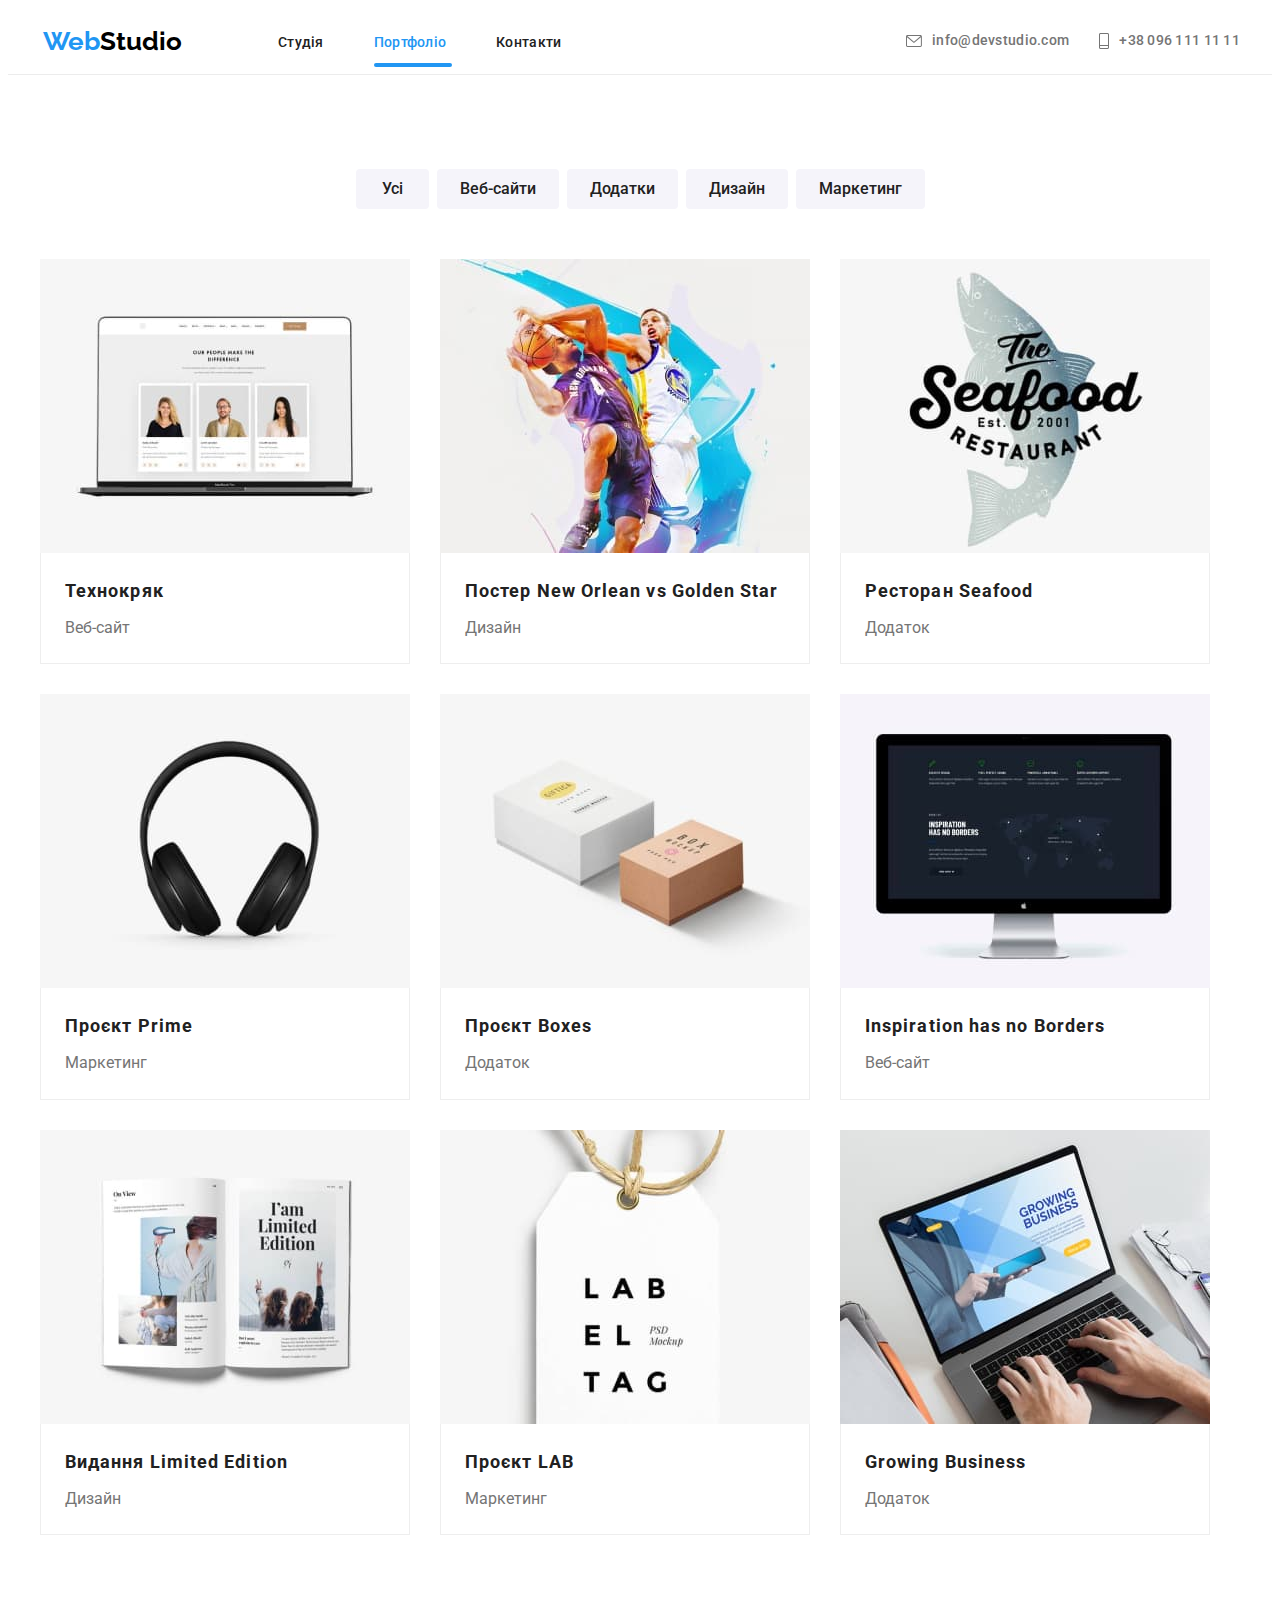
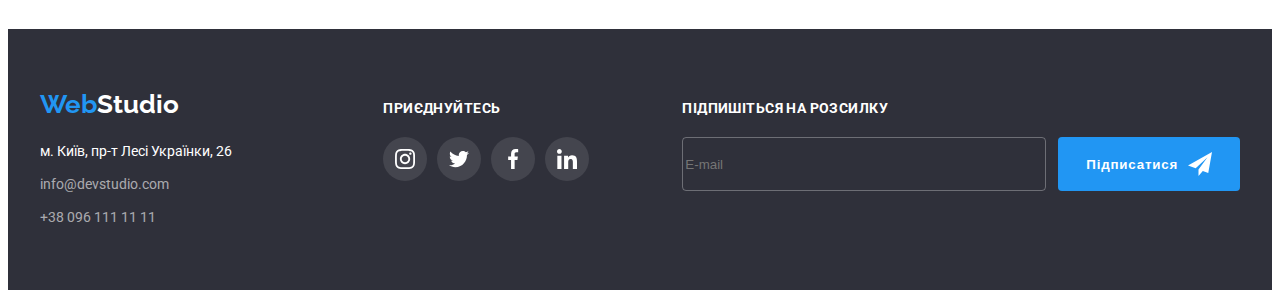
==== commit eeedbcbc: "final-hw-07" ====
--- a/portfolio.html
+++ b/portfolio.html
@@ -29,21 +29,21 @@
             ><span class="logo__web">Web</span><span class="logo__studio">Studio</span></a
           >
           <ul class="menu menu__list list">
-            <li class="item"><a href="./index.html" class="link">Студія</a></li>
-            <li class="item"><a href="" class="link current portfolio">Портфоліо</a></li>
-            <li class="item"><a href="" class="link">Контакти</a></li>
+            <li class="menu__item"><a href="./index.html" class="menu__link">Студія</a></li>
+            <li class="menu__item"><a href="" class="menu__link current portfolio">Портфоліо</a></li>
+            <li class="menu__item"><a href="" class="menu__link">Контакти</a></li>
           </ul>
         </nav>
-        <ul class="contacts contacts__list list">
-          <li class="item">
-            <a href="mailto:info@devstudio.com" class="contacts-email link">
+        <ul class="contacts__list">
+          <li class="contacts__item">
+            <a href="mailto:info@devstudio.com" class="contacts__link">
               <svg class="contacts-email-icon" width="16" height="12">
                 <use href="./images/symbol-defs.svg#icon-envelope"></use></svg
               >info@devstudio.com</a
             >
           </li>
           <li class="item">
-            <a href="tel:+380961111111" class="contacts-tel link">
+            <a href="tel:+380961111111" class="contacts__link">
               <svg class="contacts-tel-icon" width="10" height="16">
                 <use href="./images/symbol-defs.svg#icon-tel"></use></svg
               >+38 096 111 11 11</a
--- a/css/main.min.css
+++ b/css/main.min.css
@@ -1 +1 @@
-:root{--primary-text-color: #212121;--title-text-color: #757575;--secondary-text-color: #ffffff;--accent-color: #2196f3;--primary-white-color: #ffffff;--primary-bg-color: #ffffff;--secondary-bg-color: #f5f4fa;--color-btn-primery: #2196f3;--color-logo-stodio: #000000;--trans: 250ms cubic-bezier(0.4, 0, 0.2, 1)}.visually-hidden{position:absolute;white-space:nowrap;width:1px;height:1px;overflow:hidden;border:0;padding:0;clip:rect(0 0 0 0);-webkit-clip-path:inset(50%);clip-path:inset(50%);margin:-1px}body{background-color:var(--primary-bg-color);color:var(--primary-text-color);font-family:"Roboto",sans-serif}.list{padding:0;margin:0;list-style:none}.link{text-decoration:none}p,h1,h2,h3,h4,h5,h6{margin:0}ul,ol{margin:0;padding-left:0;list-style:none}address{font-style:normal}a{color:currentColor;text-decoration:none}section{text-align:center}.container{width:1200px;padding-left:15px;padding-right:15px;margin:0 auto}.section-title{margin-bottom:50px;font-weight:700;font-size:36px;line-height:1.17;letter-spacing:.03em}.button.secondary{padding:6px 22px;font-weight:500;font-size:16px;line-height:1.63;border:rgba(0,0,0,0);display:inline-block;border:1px solid rgba(0,0,0,0);border-radius:4px;min-width:73px;text-align:center;font-family:inherit;cursor:pointer;color:var(--primary-text-color);background-color:var(--secondary-bg-color);transition:background-color var(--trans),color var(--trans),box-shadow var(--trans)}.button.secondary:hover,.button.secondary:focus{color:var(--primary-white-color);background-color:var(--color-btn-primery);box-shadow:0px 3px 1px rgba(0,0,0,.1),0px 1px 2px rgba(0,0,0,.08),0px 2px 2px rgba(0,0,0,.12);outline:rgba(0,0,0,0)}.backdrop{width:100%;height:100%;background-color:rgba(0,0,0,.2);position:fixed;top:0;transition:opacity var(--trans),visibility var(--trans)}.modal{width:528px;min-height:581px;background-color:#fff;position:absolute;border-radius:4px;padding:40px;top:50%;left:50%;transform:translate(-50%, -50%) scale(1) rotate(0);transition:transform var(--trans),border-radius var(--trans)}.backdrop.is-hidden{opacity:0;visibility:hidden;pointer-events:none}.backdrop.is-hidden .modal{transform:translate(-50%, -50%) scale(0) rotate(-360deg);border-radius:70%}.modal-title{font-weight:700;font-size:20px;line-height:1.15;text-align:center;letter-spacing:.03em;margin-bottom:12px}.input-wrap{position:relative}.modal-field{margin-bottom:10px}.modal-field-text{margin-bottom:30px;margin-left:9px}.modal-field-comment{margin-bottom:20px}.modal-input{width:100%;height:40px;border:1px solid rgba(33,33,33,.2);border-radius:4px;font-weight:400;font-size:12px;padding-left:35px;color:#757575;outline:rgba(0,0,0,0);transition:border-color var(--trans)}.modal-input:focus{border-color:var(--accent-color)}.modal-input:focus+.modal-input-icon{fill:var(--accent-color)}.modal-input::-moz-placeholder{font-weight:400;font-size:12px}.modal-input:-ms-input-placeholder{font-weight:400;font-size:12px}.modal-input::placeholder{font-weight:400;font-size:12px}.modal-close{width:30px;height:30px;background-color:rgba(0,0,0,0);border:1px solid rgba(0,0,0,.1);border-radius:50%;position:absolute;right:8px;top:8px;display:flex;align-items:center;justify-content:center;cursor:pointer;transition:border-color var(--trans)}.modal-close:hover{border-color:var(--accent-color)}.modal-close:focus{border-color:var(--accent-color);outline:rgba(0,0,0,0)}.modal-close-icon{transition:fill var(--trans)}.modal-close:hover .modal-close-icon{fill:var(--accent-color)}.modal-close:focus .modal-close-icon{fill:var(--accent-color)}.modal-text{width:100%;height:120px;padding:12px 16px;resize:none}.input-label{display:block;margin-bottom:4px;font-weight:400;font-size:12px;letter-spacing:.01em;color:var(--title-text-color)}.input-label:focus{border-color:var(--accent-color)}.input-checkbox{display:flex;align-items:center;justify-content:center;margin-bottom:30px}.modal-text{width:100%;height:120px;border:1px solid rgba(33,33,33,.2);border-radius:4px;padding:12px 16px;resize:none}.modal-text:focus{border-color:var(--accent-color)}.modal-text::-moz-placeholder{font-weight:400;font-size:12px}.modal-text:-ms-input-placeholder{font-weight:400;font-size:12px}.modal-text::placeholder{font-weight:400;font-size:12px}.check-text{display:flex;align-items:center;position:relative;font-weight:400;font-size:14px;line-height:1.71;letter-spacing:.03em;color:var(--title-text-color)}.check-text span{width:16px;height:15px;border:2px solid var(--title-text-color);border-radius:4px;margin-right:9px;display:flex;align-items:center;justify-content:center;fill:rgba(0,0,0,0);transition:var(--trans)}.input-checkbox:checked+.check-text{background-color:var(--accent-color);border-color:rgba(0,0,0,0);fill:var(--primary-white-color)}.modal-input-icon{position:absolute;left:12px;top:50%;transform:translateY(-50%);transition:fill var(--trans)}.modal-button{display:block;margin-left:auto;margin-right:auto;cursor:pointer;padding-top:10px;padding-right:52px;padding-bottom:10px;padding-left:52px;color:var(--primary-white-color);background-color:var(--color-btn-primery);border-radius:4px;transition:box-shadow var(--trans);border-color:rgba(0,0,0,0)}.modal-button:hover,.modal-button:focus{box-shadow:0px 4px 4px rgba(0,0,0,.15);outline:rgba(0,0,0,0)}.modal-link{text-decoration:underline;padding-left:8px;color:var(--accent-color)}.header{border-bottom:1px solid #ececec;text-align:center}.header__container{display:flex}.header__navigation{display:flex;align-items:center}.logo{font-family:"Raleway",sans-serif;font-weight:700;font-size:26px;line-height:1.19;min-width:145px;outline:rgba(0,0,0,0);color:var(--primary-text-color)}.logo__web{color:var(--accent-color);outline:rgba(0,0,0,0)}.logo__studio{color:var(--color-logo-stodio);outline:rgba(0,0,0,0)}.menu__list{display:flex;margin-left:93px}.menu__list .item+.item{margin-left:50px}.menu__list .link{padding-top:25px;padding-bottom:25px;color:var(--primary-text-color);font-weight:500;font-size:14px;line-height:1.14;letter-spacing:.02em;transition:color var(--trans)}.menu__list .link:hover,.menu__list .link:focus{color:var(--accent-color);outline:rgba(0,0,0,0)}.menu__list .link.current{color:var(--accent-color)}.menu__list .link.current::before{content:"";min-width:48px;height:4px;border-radius:2px;position:absolute;top:63px;background-color:var(--accent-color)}.menu__list .link.current.portfolio::before{content:"";min-width:78px;height:4px;border-radius:2px;position:absolute;top:63px;background-color:var(--accent-color)}.contacts__list{display:flex;margin-left:auto}.contacts__list .item+.item{margin-left:50px;gap:10px}.contacts__list .link{display:flex;margin-left:auto;padding-top:25px;padding-bottom:25px;font-weight:500;font-size:14px;line-height:1.14;letter-spacing:.02em;align-items:center;justify-content:center;color:var(--title-text-color);transition:color var(--trans)}.contacts__list .link:hover,.contacts__list .link:focus{color:var(--accent-color);outline:rgba(0,0,0,0)}.contacts-email{gap:10px}.contacts-email-icon{align-items:center;justify-content:center;fill:currentColor}.contacts-tel{gap:10px}.contacts-tel-icon{align-items:center;justify-content:center;fill:currentColor}.hero{padding-top:200px;padding-bottom:200px;background-color:#2f303a}.hero-title{color:var(--primary-white-color);margin-bottom:30px;margin-top:0;font-weight:900;font-size:44px;line-height:1.36;letter-spacing:.06em;text-transform:uppercase}.button.hero{color:var(--secondary-text-color);background-color:var(--color-btn-primery);padding:10px 32px;font-weight:700;font-size:16px;line-height:1.88;letter-spacing:.06em;display:inline-block;border:1px solid rgba(0,0,0,0);border-radius:4px;min-width:73px;text-align:center;font-family:inherit;box-shadow:0px 4px 4px rgba(0,0,0,.15);transition:background-color var(--trans),color var(--trans)}.button.hero:hover,.button.hero:focus{color:var(--primary-text-color);background-color:var(--title-text-color);outline:rgba(0,0,0,0)}.overlay{height:600px;max-width:1600px;margin-left:auto;margin-right:auto;background-image:linear-gradient(rgba(47, 48, 58, 0.4), rgba(47, 48, 58, 0.4)),url(../images/img-hero.jpg);background-repeat:no-repeat;background-position:center;background-size:cover;background-color:#c4c4c4}.cardlist{padding-top:94px;padding-bottom:94px;text-align:center}.cardlist__list{display:flex}.cardlist__list .item+.item{margin-left:30px}.cardlist__list .title{margin-bottom:10px;font-weight:700;font-size:14px;line-height:1.14;letter-spacing:.03em;text-transform:uppercase;color:var(--primary-text-color)}.cardlist__list .item{width:270px;text-align:left}.cardlist__list .text{font-size:14px;line-height:1.7;letter-spacing:.03em;color:var(--title-text-color)}.cardlist__icon-item{height:120px;border-radius:4px;margin-bottom:30px;gap:30px;display:flex;align-items:center;justify-content:center;background-color:#f5f4fa}.cardlist__icon-img{align-items:center;justify-content:center}.job{padding-top:0;padding-bottom:94px}.job__list{display:flex}.job__list .item+.item{margin-left:30px}.job__list .item.one::before{content:"Десктопні додатки";position:absolute;width:370px;height:70px;padding-top:27px;top:1422px;text-transform:uppercase;color:var(--primary-white-color);background-color:rgba(47,48,58,.8)}.job__list .item.two::before{content:"Мобільні додатки";position:absolute;width:370px;height:70px;padding-top:27px;top:1422px;text-transform:uppercase;color:var(--primary-white-color);background-color:rgba(47,48,58,.8)}.job__list .item.three::before{content:"Дизайнерські рішення";position:absolute;width:370px;height:70px;padding-top:27px;top:1422px;text-transform:uppercase;color:var(--primary-white-color);background-color:rgba(47,48,58,.8)}.team{padding-top:94px;padding-bottom:94px;background-color:#f5f4fa}.team-list{display:flex}.team-list .item+.item{margin-left:30px}.team-list .title{color:var(--primary-text-color);font-weight:500;font-size:16px;line-height:1.19}.team-list .text{color:var(--title-text-color);margin-bottom:16px;line-height:1.19}.team .title{margin-bottom:10px}.team .item{background-color:#fff;box-shadow:0px 2px 1px rgba(0,0,0,.2),0px 1px 1px rgba(0,0,0,.14),0px 1px 3px rgba(0,0,0,.12)}.team-img{padding-top:30px;padding-bottom:30px}.team-soc-list{display:flex;align-items:center;justify-content:center;gap:10px}.team-soc-item{width:44px;height:44px}.team-soc-link{width:100%;height:100%;display:flex;align-items:center;justify-content:center;border-radius:50%;transition:background-color var(--trans);fill:#afb1b8}.team-soc-link:hover,.team-soc-link:focus{background-color:var(--accent-color);outline:none}.team-soc-icon{transition:fill var(--trans)}.team-soc-link:hover .team-soc-icon,.team-soc-link:focus .team-soc-icon{fill:var(--primary-white-color)}.customers{padding-top:94px;padding-bottom:94px}.customers-list{display:flex;gap:30px}.customers-item{width:calc((100% - 150px)/6);height:90px}.customers-link{width:100%;height:100%;border:1px solid #afb1b8;border-radius:4px;display:flex;align-items:center;justify-content:center;fill:#afb1b8;transition:border-color var(--trans)}.customers-link:hover,.customers-link:focus{border-color:var(--accent-color);outline:none}.customers-soc-icon{transition:fill var(--trans)}.customers-link:hover .customers-soc-icon,.customers-link:focus .customers-soc-icon{fill:var(--accent-color)}.work{padding-top:94px;padding-bottom:94px}.work-btn-list{display:flex;flex-wrap:wrap;justify-content:center;margin-bottom:50px}.work-btn-list .item+.item{margin-left:8px}.work-title{margin-bottom:4px}.work-list{display:flex;flex-wrap:wrap;gap:30px}.work-list .item:nth-child(3n){margin-right:0}.work-list .item:nth-last-child(-n+3){margin-bottom:0}.work-link{display:block;text-decoration:none;transition:box-shadow var(--trans)}.work-link:hover,.work-link:focus{box-shadow:1px 4px 6px rgba(0,0,0,.16),0px 4px 4px rgba(0,0,0,.06),0px 1px 1px rgba(0,0,0,.12);outline:rgba(0,0,0,0)}.work-top-wrap{position:relative;transition:box-shadow var(--trans);overflow:hidden}.work-link:hover .work-top-wrap,.work-link:focus .work-top-wrap{transform:translateY(0);transition:transform var(--trans)}.work-img{display:block}.work-title{color:var(--primary-text-color);margin-bottom:4px;font-weight:700;font-size:18px;line-height:2;letter-spacing:.06em}.work-text{color:var(--title-text-color);line-height:1.9}.work-top-text{position:absolute;top:0;padding:63px 24px;text-align:left;font-weight:400;font-size:18px;line-height:1.56;background-color:rgba(33,150,243,.9);color:var(--primary-white-color);transform:translateY(100%);transition:var(--trans),color var(--trans),background-color var(--trans);overflow:auto}.work-card{padding:20px 24px;border-left:1px solid #eee;border-bottom:1px solid #eee;border-right:1px solid #eee;text-align:left;margin-top:0}.footer{padding-top:60px;padding-bottom:60px;background-color:#2f303a}.footer>.container{display:flex;align-items:baseline}.footer-contact{-moz-text-align-last:left;text-align-last:left}.address-list .link{color:var(--primary-white-color);font-size:14px;line-height:1.71;font-style:normal}.address-list .item{margin-bottom:9px}.footer .link{transition:background-color var(--trans),color var(--trans)}.footer .link:hover,.footer .link:focus{color:var(--accent-color);outline:rgba(0,0,0,0)}.addres-list.footer-tel{margin-bottom:0}.footer-mail,.footer-tel{font-size:14px;line-height:1.71;font-style:normal;text-decoration:none;color:rgba(255,255,255,.6);transition:color var(--trans)}.footer-mail:hover,.footer-mail:focus,.footer-tel:hover,.footer-tel:focus{color:var(--accent-color);outline:rgba(0,0,0,0)}.footer-soc-title{margin-bottom:20px;font-weight:700;font-size:14px;line-height:1.14;letter-spacing:.03em;text-transform:uppercase;color:var(--primary-white-color)}.footer-soc-list{display:flex;gap:10px}.footer-soc-item{width:44px;height:44px}.footer-soc{margin-left:auto}.footer-soc-link{display:flex;width:100%;height:100%;align-items:center;justify-content:center;background-color:rgba(255,255,255,.1);border-radius:50%;fill:#fff}.footer-soc-link:hover,.footer-soc-link:focus{background-color:var(--accent-color);outline:none}.footer-soc-icon{align-items:center;justify-content:center;transition:fill var(--trans)}.footer-soc-link:hover .footer-soc-icon,.footer-soc-link:focus .footer-soc-icon{fill:var(--primary-white-color)}.studio.footer{color:var(--primary-white-color)}.logo.address{display:block;margin-bottom:20px}.online{margin-left:93px}.online-title{font-weight:700;font-size:14px;line-height:1.14;letter-spacing:.03em;text-transform:uppercase;margin-bottom:20px;color:var(--primary-white-color)}.online-form{display:flex;margin-left:auto}.online-input{min-width:358px;height:50px;border:1px solid rgba(255,255,255,.3);transform:var(--trans);border-radius:4px;color:rgba(255,255,255,.6);background-color:rgba(0,0,0,0)}.online-btn{display:flex;align-items:center;justify-content:center;cursor:pointer;margin-left:12px;padding-top:10px;padding-right:28px;padding-bottom:10px;padding-left:28px;font-weight:700;line-height:1.88;letter-spacing:.06em;color:var(--primary-white-color);background-color:var(--color-btn-primery);border-radius:4px;transition:var(--trans);border-color:rgba(0,0,0,0);border:none;outline:rgba(0,0,0,0)}.online-btn:hover,.online-btn:focus{box-shadow:0px 4px 4px rgba(0,0,0,.15)}.online-btn-icon{margin-left:10px;align-items:center;fill:var(--primary-white-color)}/*# sourceMappingURL=main.min.css.map */+:root{--primary-text-color: #212121;--title-text-color: #757575;--secondary-text-color: #ffffff;--accent-color: #2196f3;--primary-white-color: #ffffff;--primary-bg-color: #ffffff;--secondary-bg-color: #f5f4fa;--color-btn-primery: #2196f3;--color-logo-stodio: #000000;--trans: 250ms cubic-bezier(0.4, 0, 0.2, 1)}.visually-hidden{position:absolute;white-space:nowrap;width:1px;height:1px;overflow:hidden;border:0;padding:0;clip:rect(0 0 0 0);-webkit-clip-path:inset(50%);clip-path:inset(50%);margin:-1px}body{background-color:var(--primary-bg-color);color:var(--primary-text-color);font-family:"Roboto",sans-serif}.list{padding:0;margin:0;list-style:none}.link{text-decoration:none}p,h1,h2,h3,h4,h5,h6{margin:0}ul,ol{margin:0;padding-left:0;list-style:none}address{font-style:normal}a{color:currentColor;text-decoration:none}section{text-align:center}.container{width:1200px;padding-left:15px;padding-right:15px;margin:0 auto}.section-title{margin-bottom:50px;font-weight:700;font-size:36px;line-height:1.17;letter-spacing:.03em}.button.secondary{padding:6px 22px;font-weight:500;font-size:16px;line-height:1.63;border:rgba(0,0,0,0);display:inline-block;border:1px solid rgba(0,0,0,0);border-radius:4px;min-width:73px;text-align:center;font-family:inherit;cursor:pointer;color:var(--primary-text-color);background-color:var(--secondary-bg-color);transition:background-color var(--trans),color var(--trans),box-shadow var(--trans)}.button.secondary:hover,.button.secondary:focus{color:var(--primary-white-color);background-color:var(--color-btn-primery);box-shadow:0px 3px 1px rgba(0,0,0,.1),0px 1px 2px rgba(0,0,0,.08),0px 2px 2px rgba(0,0,0,.12);outline:rgba(0,0,0,0)}.backdrop{width:100%;height:100%;background-color:rgba(0,0,0,.2);position:fixed;top:0;transition:opacity var(--trans),visibility var(--trans)}.modal{width:528px;min-height:581px;background-color:#fff;position:absolute;border-radius:4px;padding:40px;top:50%;left:50%;transform:translate(-50%, -50%) scale(1) rotate(0);transition:transform var(--trans),border-radius var(--trans)}.backdrop.is-hidden{opacity:0;visibility:hidden;pointer-events:none}.backdrop.is-hidden .modal{transform:translate(-50%, -50%) scale(0) rotate(-360deg);border-radius:70%}.modal-title{font-weight:700;font-size:20px;line-height:1.15;text-align:center;letter-spacing:.03em;margin-bottom:12px}.input-wrap{position:relative}.modal-field{margin-bottom:10px}.modal-field-text{margin-bottom:30px;margin-left:9px}.modal-field-comment{margin-bottom:20px}.modal-input{width:100%;height:40px;border:1px solid rgba(33,33,33,.2);border-radius:4px;font-weight:400;font-size:12px;padding-left:35px;color:#757575;outline:rgba(0,0,0,0);transition:border-color var(--trans)}.modal-input:focus{border-color:var(--accent-color)}.modal-input:focus+.modal-input-icon{fill:var(--accent-color)}.modal-input::-moz-placeholder{font-weight:400;font-size:12px}.modal-input:-ms-input-placeholder{font-weight:400;font-size:12px}.modal-input::placeholder{font-weight:400;font-size:12px}.modal-close{width:30px;height:30px;background-color:rgba(0,0,0,0);border:1px solid rgba(0,0,0,.1);border-radius:50%;position:absolute;right:8px;top:8px;display:flex;align-items:center;justify-content:center;cursor:pointer;transition:border-color var(--trans)}.modal-close:hover{border-color:var(--accent-color)}.modal-close:focus{border-color:var(--accent-color);outline:rgba(0,0,0,0)}.modal-close-icon{transition:fill var(--trans)}.modal-close:hover .modal-close-icon{fill:var(--accent-color)}.modal-close:focus .modal-close-icon{fill:var(--accent-color)}.modal-text{width:100%;height:120px;padding:12px 16px;resize:none}.input-label{display:block;margin-bottom:4px;font-weight:400;font-size:12px;letter-spacing:.01em;color:var(--title-text-color)}.input-label:focus{border-color:var(--accent-color)}.input-checkbox{display:flex;align-items:center;justify-content:center;margin-bottom:30px}.modal-text{width:100%;height:120px;border:1px solid rgba(33,33,33,.2);border-radius:4px;padding:12px 16px;resize:none}.modal-text:focus{border-color:var(--accent-color)}.modal-text::-moz-placeholder{font-weight:400;font-size:12px}.modal-text:-ms-input-placeholder{font-weight:400;font-size:12px}.modal-text::placeholder{font-weight:400;font-size:12px}.check-text{display:flex;align-items:center;position:relative;margin-bottom:30px;font-weight:400;font-size:14px;margin-left:9px;line-height:1.71;letter-spacing:.03em;color:var(--title-text-color)}.check-text span{width:16px;height:15px;border:2px solid var(--title-text-color);border-radius:4px;margin-right:9px;display:flex;align-items:center;justify-content:center;fill:rgba(0,0,0,0);transition:var(--trans)}.input-checkbox:checked+.check-text span{background-color:var(--accent-color);border-color:rgba(0,0,0,0);fill:var(--primary-white-color)}.modal-input-icon{position:absolute;left:12px;top:50%;transform:translateY(-50%);transition:fill var(--trans)}.modal-button{display:block;margin-left:auto;margin-right:auto;cursor:pointer;padding-top:10px;padding-right:52px;padding-bottom:10px;padding-left:52px;color:var(--primary-white-color);background-color:var(--color-btn-primery);border-radius:4px;transition:box-shadow var(--trans);border-color:rgba(0,0,0,0)}.modal-button:hover,.modal-button:focus{box-shadow:0px 4px 4px rgba(0,0,0,.15);outline:rgba(0,0,0,0)}.modal-link{text-decoration:underline;padding-left:8px;color:var(--accent-color)}.header{border-bottom:1px solid #ececec;text-align:center}.header__container{display:flex}.header__navigation{display:flex;align-items:center}.logo{font-family:"Raleway",sans-serif;font-weight:700;font-size:26px;line-height:1.19;min-width:145px;outline:rgba(0,0,0,0);color:var(--primary-text-color)}.logo__web{color:var(--accent-color);outline:rgba(0,0,0,0)}.logo__studio{color:var(--color-logo-stodio);outline:rgba(0,0,0,0)}.menu__list{display:flex;margin-left:93px;gap:50px}.menu__list .item+.item{margin-left:50px}.menu__link{padding-top:25px;padding-bottom:25px;color:var(--primary-text-color);font-weight:500;font-size:14px;line-height:1.14;letter-spacing:.02em;transition:color var(--trans)}.menu__link:hover,.menu__link:focus{color:var(--accent-color);outline:rgba(0,0,0,0)}.menu__link.current{color:var(--accent-color)}.menu__link.current::before{content:"";min-width:48px;height:4px;border-radius:2px;position:absolute;top:63px;background-color:var(--accent-color)}.menu__link.current.portfolio::before{content:"";min-width:78px;height:4px;border-radius:2px;position:absolute;top:63px;background-color:var(--accent-color)}.contacts__list{display:flex;margin-left:auto;gap:30px}.contacts__link{display:flex;margin-left:auto;padding-top:25px;padding-bottom:25px;font-weight:500;font-size:14px;line-height:1.14;letter-spacing:.02em;align-items:center;justify-content:center;color:var(--title-text-color);transition:color var(--trans);gap:10px}.contacts__link:hover,.contacts__link:focus{color:var(--accent-color);outline:rgba(0,0,0,0)}.contacts-email-icon{align-items:center;justify-content:center;fill:currentColor}.contacts-tel-icon{align-items:center;justify-content:center;fill:currentColor}.hero{padding-top:200px;padding-bottom:200px;background-color:#2f303a}.hero-title{color:var(--primary-white-color);margin-bottom:30px;margin-top:0;font-weight:900;font-size:44px;line-height:1.36;letter-spacing:.06em;text-transform:uppercase}.button.hero{color:var(--secondary-text-color);background-color:var(--color-btn-primery);padding:10px 32px;font-weight:700;font-size:16px;line-height:1.88;letter-spacing:.06em;display:inline-block;border:1px solid rgba(0,0,0,0);border-radius:4px;min-width:73px;text-align:center;font-family:inherit;box-shadow:0px 4px 4px rgba(0,0,0,.15);transition:background-color var(--trans),color var(--trans)}.button.hero:hover,.button.hero:focus{color:var(--primary-text-color);background-color:var(--title-text-color);outline:rgba(0,0,0,0)}.overlay{height:600px;max-width:1600px;margin-left:auto;margin-right:auto;background-image:linear-gradient(rgba(47, 48, 58, 0.4), rgba(47, 48, 58, 0.4)),url(../images/img-hero.jpg);background-repeat:no-repeat;background-position:center;background-size:cover;background-color:#c4c4c4}.feature{padding-top:94px;padding-bottom:94px;text-align:center}.cardlist{display:flex;gap:30px}.cardlist .title{margin-bottom:10px;font-weight:700;font-size:14px;line-height:1.14;letter-spacing:.03em;text-transform:uppercase;color:var(--primary-text-color)}.cardlist .text{font-size:14px;line-height:1.7;letter-spacing:.03em;color:var(--title-text-color)}.cardlist__item{width:270px;text-align:left}.cardlist__picture{height:120px;border-radius:4px;margin-bottom:30px;gap:30px;display:flex;align-items:center;justify-content:center;background-color:#f5f4fa}.cardlist__icon{align-items:center;justify-content:center}.job{padding-top:0;padding-bottom:94px}.job__list{display:flex;gap:30px}.job__item.one::before{content:"Десктопні додатки";position:absolute;width:370px;height:70px;padding-top:27px;top:1422px;text-transform:uppercase;color:var(--primary-white-color);background-color:rgba(47,48,58,.8)}.job__item.two::before{content:"Мобільні додатки";position:absolute;width:370px;height:70px;padding-top:27px;top:1422px;text-transform:uppercase;color:var(--primary-white-color);background-color:rgba(47,48,58,.8)}.job__item.three::before{content:"Дизайнерські рішення";position:absolute;width:370px;height:70px;padding-top:27px;top:1422px;text-transform:uppercase;color:var(--primary-white-color);background-color:rgba(47,48,58,.8)}.team{padding-top:94px;padding-bottom:94px;background-color:#f5f4fa}.team__list{display:flex;gap:30px}.team__list .title{color:var(--primary-text-color);font-weight:500;font-size:16px;line-height:1.19}.team__profession{color:var(--title-text-color);margin-bottom:16px;line-height:1.19}.team__title{margin-bottom:10px;font-weight:500;font-size:16px;line-height:1.9;letter-spacing:.03em}.team__item{background-color:#fff;box-shadow:0px 2px 1px rgba(0,0,0,.2),0px 1px 1px rgba(0,0,0,.14),0px 1px 3px rgba(0,0,0,.12)}.team__img{padding-top:30px;padding-bottom:30px}.team-soc__list{display:flex;align-items:center;justify-content:center;gap:10px}.team-soc__item{width:44px;height:44px}.team__soc-link{width:100%;height:100%;display:flex;align-items:center;justify-content:center;border-radius:50%;transition:background-color var(--trans);fill:#afb1b8}.team__soc-link:hover,.team__soc-link:focus{background-color:var(--accent-color);outline:none}.team__soc-icon{transition:fill var(--trans)}.team-soc-link:hover .team__soc-icon,.team-soc-link:focus .team__soc-icon{fill:var(--primary-white-color)}.customers{padding-top:94px;padding-bottom:94px}.customers-list{display:flex;gap:30px}.customers-item{width:calc((100% - 150px)/6);height:90px}.customers-link{width:100%;height:100%;border:1px solid #afb1b8;border-radius:4px;display:flex;align-items:center;justify-content:center;fill:#afb1b8;transition:border-color var(--trans)}.customers-link:hover,.customers-link:focus{border-color:var(--accent-color);outline:none}.customers-soc-icon{transition:fill var(--trans)}.customers-link:hover .customers-soc-icon,.customers-link:focus .customers-soc-icon{fill:var(--accent-color)}.work{padding-top:94px;padding-bottom:94px}.work-btn-list{display:flex;flex-wrap:wrap;justify-content:center;margin-bottom:50px}.work-btn-list .item+.item{margin-left:8px}.work-title{margin-bottom:4px}.work-list{display:flex;flex-wrap:wrap;gap:30px}.work-list .item:nth-child(3n){margin-right:0}.work-list .item:nth-last-child(-n+3){margin-bottom:0}.work-link{display:block;text-decoration:none;transition:box-shadow var(--trans)}.work-link:hover,.work-link:focus{box-shadow:1px 4px 6px rgba(0,0,0,.16),0px 4px 4px rgba(0,0,0,.06),0px 1px 1px rgba(0,0,0,.12);outline:rgba(0,0,0,0)}.work-top-wrap{position:relative;transition:box-shadow var(--trans);overflow:hidden}.work-img{display:block}.work-title{color:var(--primary-text-color);margin-bottom:4px;font-weight:700;font-size:18px;line-height:2;letter-spacing:.06em}.work-text{color:var(--title-text-color);line-height:1.9}.work-top-text{position:absolute;top:0;padding:63px 24px;text-align:left;font-weight:400;font-size:18px;line-height:1.56;background-color:rgba(33,150,243,.9);color:var(--primary-white-color);transform:translateY(100%);transition:var(--trans),color var(--trans),background-color var(--trans);overflow:auto}.work-link:hover .work-top-text,.work-link:focus .work-top-text{transform:translateY(0);transition:transform var(--trans)}.work-card{padding:20px 24px;border-left:1px solid #eee;border-bottom:1px solid #eee;border-right:1px solid #eee;text-align:left;margin-top:0}.footer{padding-top:60px;padding-bottom:60px;background-color:#2f303a}.footer>.container{display:flex;align-items:baseline}.footer-contact{-moz-text-align-last:left;text-align-last:left}.address-list .link{color:var(--primary-white-color);font-size:14px;line-height:1.71;font-style:normal}.address-list .item{margin-bottom:9px}.footer .link{transition:background-color var(--trans),color var(--trans)}.footer .link:hover,.footer .link:focus{color:var(--accent-color);outline:rgba(0,0,0,0)}.addres-list.footer-tel{margin-bottom:0}.footer-mail,.footer-tel{font-size:14px;line-height:1.71;font-style:normal;text-decoration:none;color:rgba(255,255,255,.6);transition:color var(--trans)}.footer-mail:hover,.footer-mail:focus,.footer-tel:hover,.footer-tel:focus{color:var(--accent-color);outline:rgba(0,0,0,0)}.footer-soc-title{margin-bottom:20px;font-weight:700;font-size:14px;line-height:1.14;letter-spacing:.03em;text-transform:uppercase;color:var(--primary-white-color)}.footer-soc-list{display:flex;gap:10px}.footer-soc-item{width:44px;height:44px}.footer-soc{margin-left:auto}.footer-soc-link{display:flex;width:100%;height:100%;align-items:center;justify-content:center;background-color:rgba(255,255,255,.1);border-radius:50%;fill:#fff}.footer-soc-link:hover,.footer-soc-link:focus{background-color:var(--accent-color);outline:none}.footer-soc-icon{align-items:center;justify-content:center;transition:fill var(--trans)}.footer-soc-link:hover .footer-soc-icon,.footer-soc-link:focus .footer-soc-icon{fill:var(--primary-white-color)}.studio.footer{color:var(--primary-white-color)}.logo.address{display:block;margin-bottom:20px}.online{margin-left:93px}.online-title{font-weight:700;font-size:14px;line-height:1.14;letter-spacing:.03em;text-transform:uppercase;margin-bottom:20px;color:var(--primary-white-color)}.online-form{display:flex;margin-left:auto}.online-input{min-width:358px;height:50px;border:1px solid rgba(255,255,255,.3);transform:var(--trans);border-radius:4px;color:rgba(255,255,255,.6);background-color:rgba(0,0,0,0)}.online-btn{display:flex;align-items:center;justify-content:center;cursor:pointer;margin-left:12px;padding-top:10px;padding-right:28px;padding-bottom:10px;padding-left:28px;font-weight:700;line-height:1.88;letter-spacing:.06em;color:var(--primary-white-color);background-color:var(--color-btn-primery);border-radius:4px;transition:var(--trans);border-color:rgba(0,0,0,0);border:none;outline:rgba(0,0,0,0)}.online-btn:hover,.online-btn:focus{box-shadow:0px 4px 4px rgba(0,0,0,.15)}.online-btn-icon{margin-left:10px;align-items:center;fill:var(--primary-white-color)}/*# sourceMappingURL=main.min.css.map */